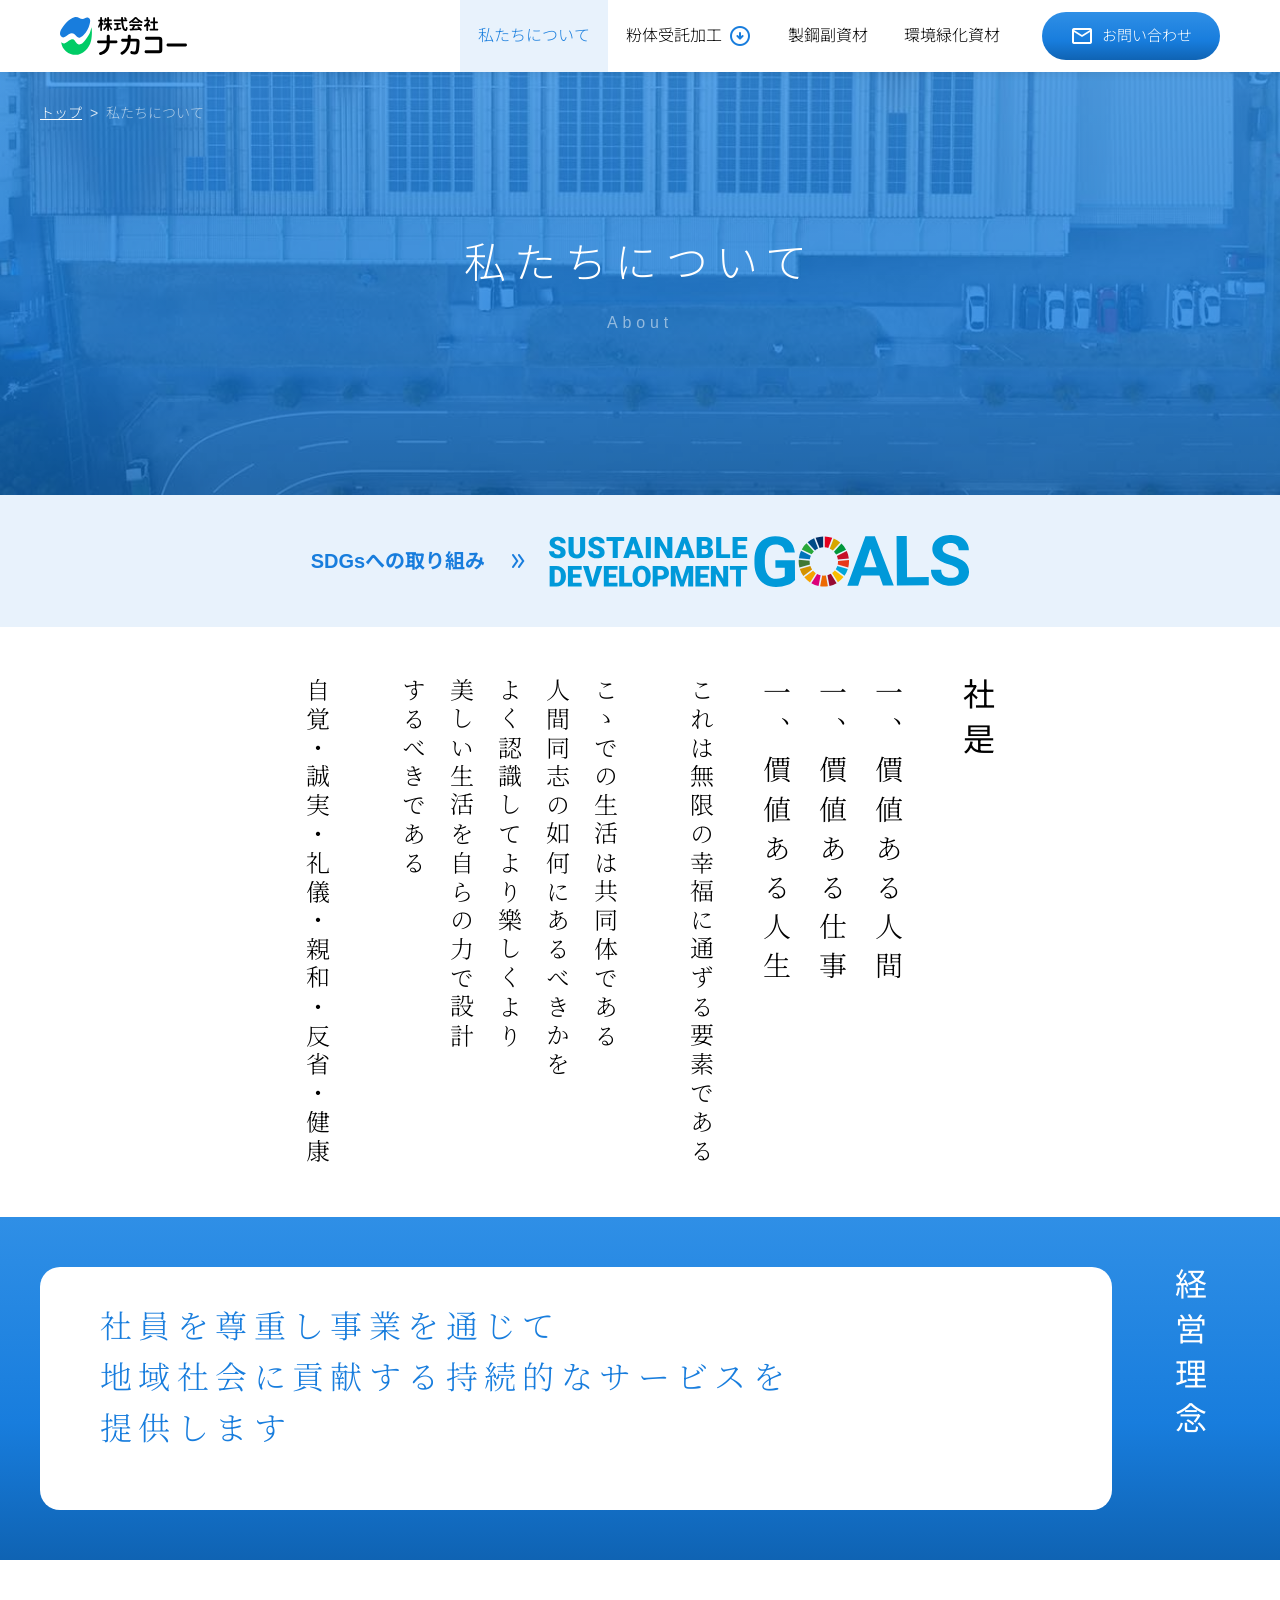
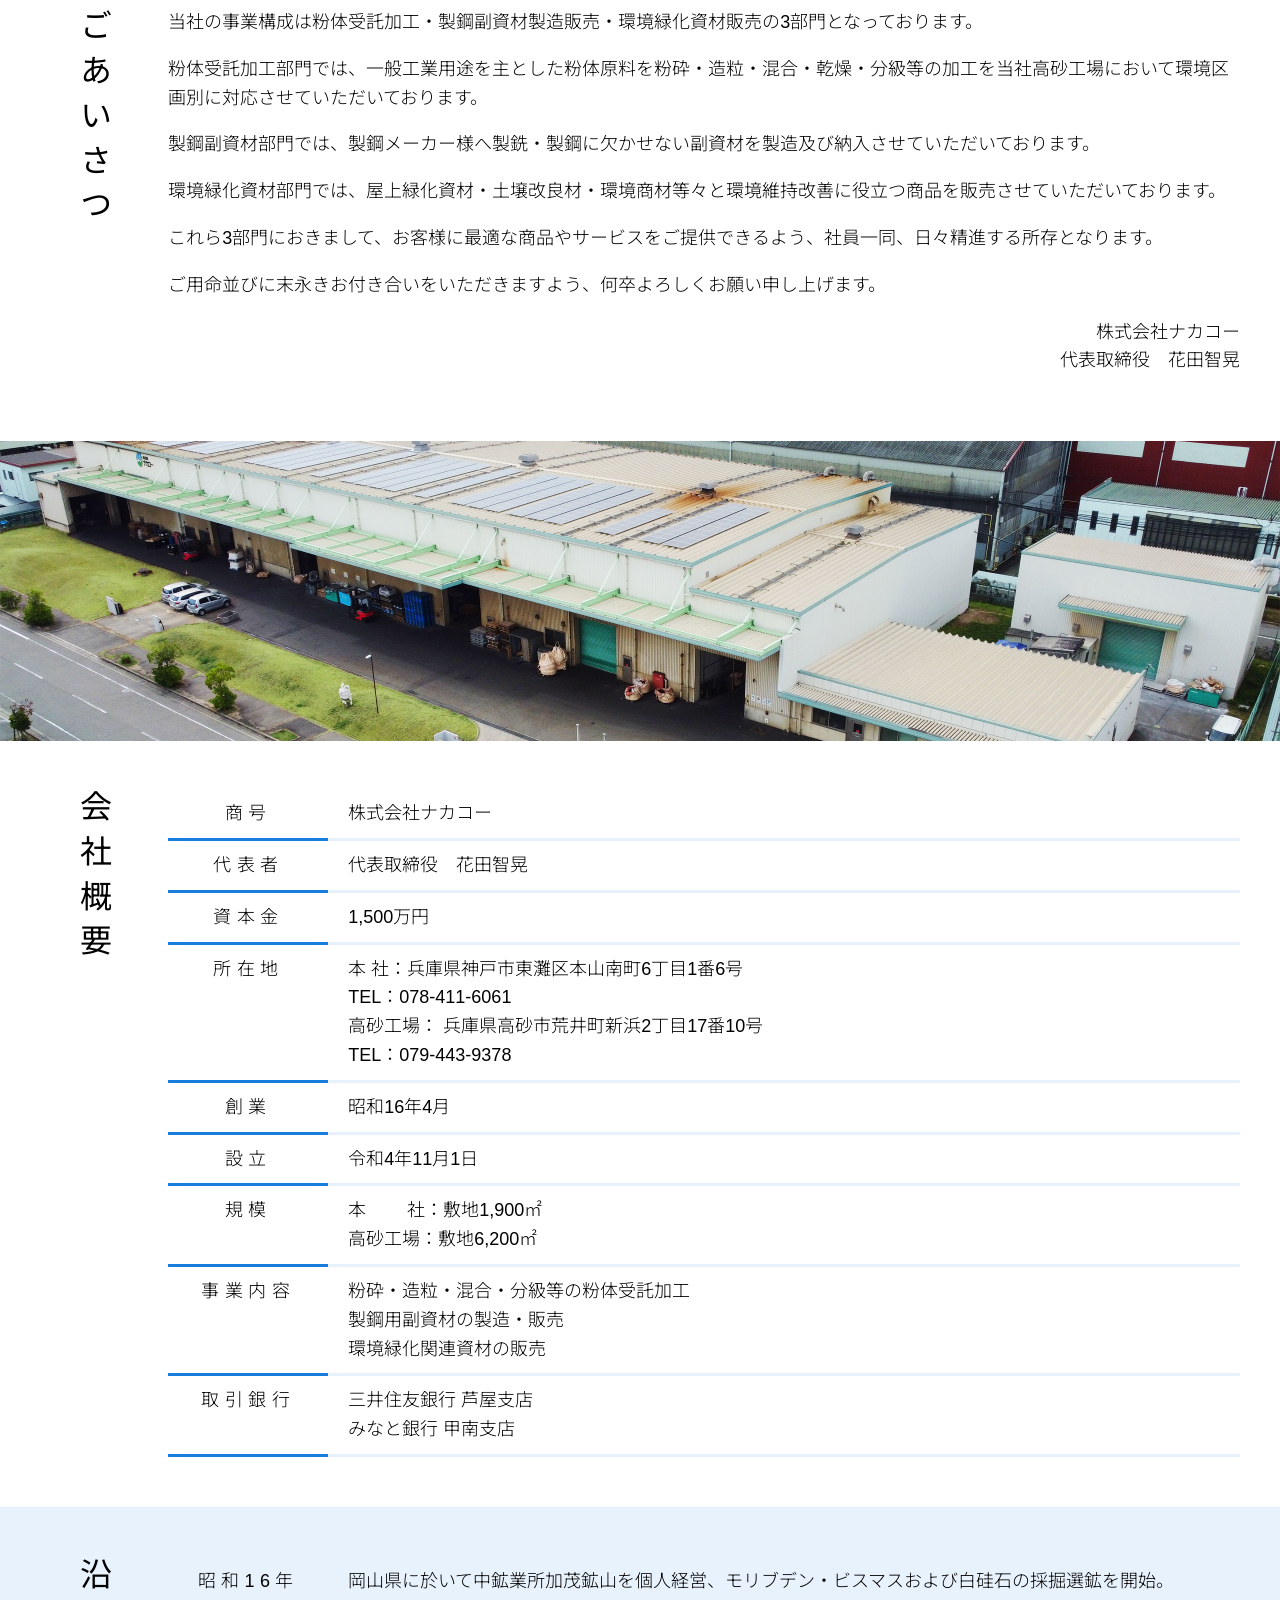
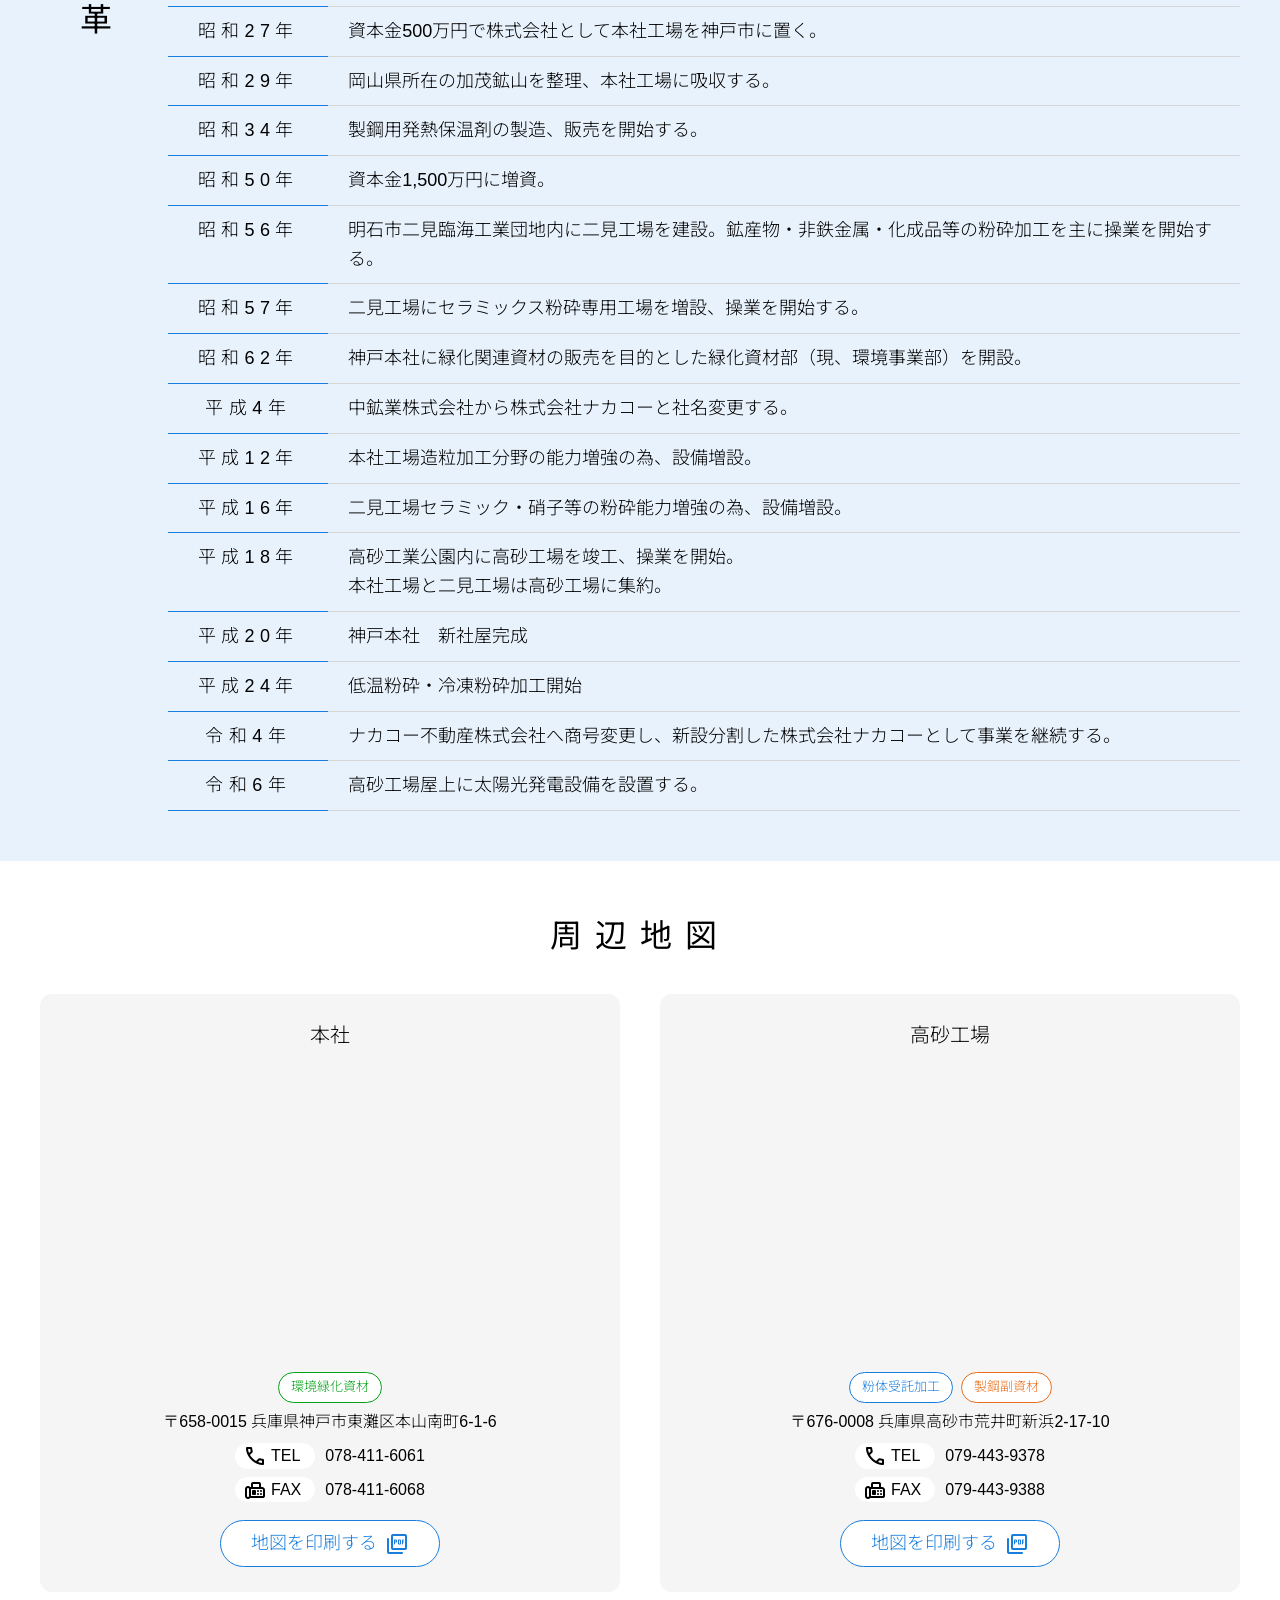
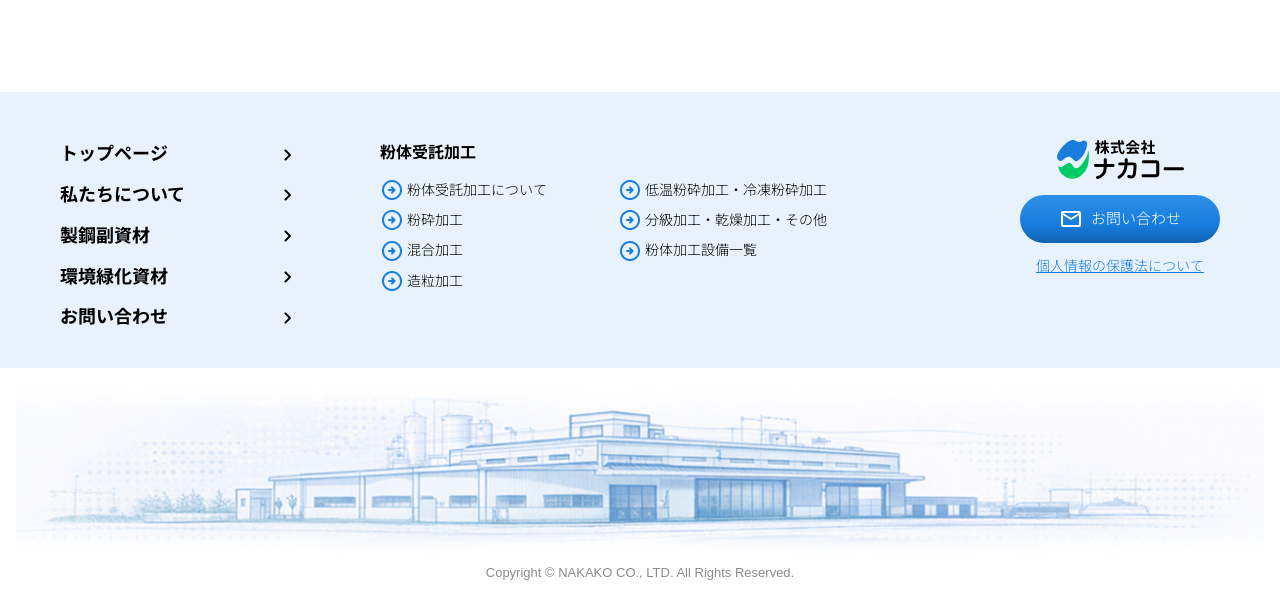
==== about/index.html @ eb7506b8 "first commit" ====
<!DOCTYPE html>
<html lang="ja">
<head>
  <meta charset="utf-8">
  <meta name="viewport" content="width=device-width, initial-scale=1">
  <title>私たちについて | 株式会社ナカコー</title>
  <link rel="preconnect" href="https://fonts.googleapis.com">
  <link rel="preconnect" href="https://fonts.gstatic.com" crossorigin>
  <link href="https://fonts.googleapis.com/css2?family=Noto+Sans+JP:wght@400;500;700&family=Noto+Serif+JP:wght@600;700&display=swap" rel="stylesheet">
  <link rel="stylesheet" href="../assets/css/style.css">

  <link rel="stylesheet" href="https://fonts.googleapis.com/css2?family=Material+Symbols+Rounded:opsz,wght,FILL,GRAD@24,300,0,0" />
</head>
<body class="page-about">

<a class="skip-link" href="#main">本文へスキップ</a>
<header class="site-header" id="site-header">
  <div class="site-header__bar">
    <div class="site-header__inner">
      <a class="site-header__logo" href="../">
        <img src="../assets/img/logo.svg" alt="株式会社ナカコー">
      </a>
      <button type="button" class="site-header__menu-btn" id="menu-toggle" aria-controls="global-nav" aria-expanded="false" aria-label="メニューを開く">
        <span class="site-header__menu-icon" aria-hidden="true"></span>
      </button>
      <div class="site-header__nav-wrap" id="global-nav">
        <button type="button" class="site-header__close" id="menu-close" aria-label="メニューを閉じる">
          <span aria-hidden="true">×</span>
        </button>
        <nav class="gnav" aria-label="グローバルナビゲーション">
          <ul class="gnav__list">
            <li class="gnav__item">
              <a class="gnav__link gnav__link--active" href="../about/">私たちについて</a>
            </li>
            <li class="gnav__item gnav__item--has-sub">
              <a class="gnav__link gnav__link--parent" href="../powder-processing/">
                粉体受託加工
                <span class="material-symbols-rounded">arrow_circle_down</span>
              </a>
              <div class="gnav__sub-wrap">
                <ul class="gnav__sub">
                  <li><a class="gnav__sub-link" href="../powder-processing/#about">粉体受託加工について<span class="material-symbols-rounded">keyboard_arrow_right</span></a></li>
                  <li><a class="gnav__sub-link" href="../powder-processing/#funsai">粉砕加工<span class="material-symbols-rounded">keyboard_arrow_right</span></a></li>
                  <li><a class="gnav__sub-link" href="../powder-processing/#kongo">混合加工<span class="material-symbols-rounded">keyboard_arrow_right</span></a></li>
                  <li><a class="gnav__sub-link" href="../powder-processing/#zouryu">造粒加工<span class="material-symbols-rounded">keyboard_arrow_right</span></a></li>
                  <li><a class="gnav__sub-link" href="../powder-processing/#teion">低温粉砕加工・冷凍粉砕加工<span class="material-symbols-rounded">keyboard_arrow_right</span></a></li>
                  <li><a class="gnav__sub-link" href="../powder-processing/#bunkyu">分級加工・乾燥加工・その他<span class="material-symbols-rounded">keyboard_arrow_right</span></a></li>
                  <li><a class="gnav__sub-link" href="../powder-processing/#setsubi">粉体加工設備一覧<span class="material-symbols-rounded">keyboard_arrow_right</span></a></li>
                </ul>
              </div>
            </li>
            <li class="gnav__item">
              <a class="gnav__link" href="../steelmaking-auxiliary-materials/">製鋼副資材</a>
            </li>
            <li class="gnav__item">
              <a class="gnav__link" href="../greening-materials/">環境緑化資材</a>
            </li>
          </ul>
        </nav>
        <a class="btn btn--header-contact" href="../contact/">
          <span class="material-symbols-rounded">mail</span>
          お問い合わせ
        </a>
      </div>
    </div>
  </div>
</header>

<main id="main" class="main main--sub">
  <header class="page-hero page-hero--blue page-hero--about">
    <div class="page-hero__inner page-hero__inner--breadcrumb">
      <nav class="breadcrumb" aria-label="パンくずリスト">
        <ol class="breadcrumb__list">
          <li><a href="../">トップ</a></li>
          <li aria-current="page">私たちについて</li>
        </ol>
      </nav>
      <h1 class="page-hero__title">私たちについて</h1>
      <p class="page-hero__en">About</p>
    </div>
  </header>

  <div class="about-sdg">
    <div class="about-sdg__inner">
      <a class="about-sdg__link" href="../sdgs/">SDGsへの取り組み
        <span class="material-symbols-rounded">double_arrow</span>
        <img src="../assets/img/logo-sdgs.svg" alt="SDGs" class="about-sdg__logo">
      </a>
    </div>
  </div>

  <section class="about-credo">
    <div class="about-credo__inner">
      <h2 class="about-credo__label about-title">社是</h2>
      <div class="about-credo__content">
        <ul class="about-credo__list">
          <li>一、價値ある人間</li>
          <li>一、價値ある仕事</li>
          <li>一、價値ある人生</li>
        </ul>
        <div class="about-credo__body">
          <p>これは無限の幸福に通ずる要素である</p>
          <p>こゝでの生活は共同体である<br>人間同志の如何にあるべきかを<br>よく認識してより樂しくより<br>美しい生活を自らの力で設計<br>するべきである</p>
          <p>自覚・誠実・礼儀・親和・反省・健康</p>
        </div>
      </div>
    </div>
  </section>

  <section class="about-philosophy">
    <div class="about-philosophy__inner">
      <h2 class="about-philosophy__label about-title">経営理念</h2>
      <div class="about-philosophy__box">
        <p>社員を尊重し事業を通じて<br>地域社会に貢献する持続的なサービスを<br class="pcbr">提供します</p>
      </div>
    </div>
  </section>

  <section class="about-message">
    <div class="about-message__inner">
      <h2 class="about-message__label about-title">ごあいさつ</h2>
      <div class="about-message__body">
        <p>当社の事業構成は粉体受託加工・製鋼副資材製造販売・環境緑化資材販売の3部門となっております。</p>
        <p>粉体受託加工部門では、一般工業用途を主とした粉体原料を粉砕・造粒・混合・乾燥・分級等の加工を当社高砂工場において環境区画別に対応させていただいております。</p>
        <p>製鋼副資材部門では、製鋼メーカー様へ製銑・製鋼に欠かせない副資材を製造及び納入させていただいております。</p>
        <p>環境緑化資材部門では、屋上緑化資材・土壌改良材・環境商材等々と環境維持改善に役立つ商品を販売させていただいております。</p>
        <p>これら3部門におきまして、お客様に最適な商品やサービスをご提供できるよう、社員一同、日々精進する所存となります。</p>
        <p>ご用命並びに末永きお付き合いをいただきますよう、何卒よろしくお願い申し上げます。</p>
        <p class="about-message__sign">株式会社ナカコー<br>代表取締役　花田智晃</p>
      </div>
    </div>
  </section>

  <figure class="about-facility">
    <img src="../assets/img/about-photo_company.jpg" alt="事業所の写真">
  </figure>

  <section class="about-profile">
    <div class="about-profile__inner">
      <h2 class="about-profile__label about-title">会社概要</h2>
      <dl class="about-table">
        <dt>商号</dt>
        <dd>株式会社ナカコー</dd>
        <dt>代表者</dt>
        <dd>代表取締役　花田智晃</dd>
        <dt>資本金</dt>
        <dd>1,500万円</dd>
        <dt>所在地</dt>
        <dd>本 社：兵庫県神戸市東灘区本山南町6丁目1番6号<br>TEL：078-411-6061<br>
          高砂工場： 兵庫県高砂市荒井町新浜2丁目17番10号<br>TEL：079-443-9378</dd>
        <dt>創業</dt>
        <dd>昭和16年4月</dd>
        <dt>設立</dt>
        <dd>令和4年11月1日</dd>
        <dt>規模</dt>
        <dd>本　　  社：敷地1,900㎡<br>高砂工場：敷地6,200㎡</dd>
        <dt>事業内容</dt>
        <dd>粉砕・造粒・混合・分級等の粉体受託加工<br>製鋼用副資材の製造・販売<br>環境緑化関連資材の販売</dd>
        <dt>取引銀行</dt>
        <dd>三井住友銀行 芦屋支店<br>みなと銀行 甲南支店</dd>
      </dl>
    </div>
  </section>

  <section class="about-history">
    <div class="about-history__inner">
      <h2 class="about-history__label about-title">沿革</h2>
      <dl class="about-timeline">
        <dt>昭和16年</dt>
        <dd>岡山県に於いて中鉱業所加茂鉱山を個人経営、モリブデン・ビスマスおよび白硅石の採掘選鉱を開始。</dd>
        <dt>昭和27年</dt>
        <dd>資本金500万円で株式会社として本社工場を神戸市に置く。</dd>
        <dt>昭和29年</dt>
        <dd>岡山県所在の加茂鉱山を整理、本社工場に吸収する。</dd>
        <dt>昭和34年</dt>
        <dd>製鋼用発熱保温剤の製造、販売を開始する。</dd>
        <dt>昭和50年</dt>
        <dd>資本金1,500万円に増資。</dd>
        <dt>昭和56年</dt>
        <dd>明石市二見臨海工業団地内に二見工場を建設。鉱産物・非鉄金属・化成品等の粉砕加工を主に操業を開始する。</dd>
        <dt>昭和57年</dt>
        <dd>二見工場にセラミックス粉砕専用工場を増設、操業を開始する。</dd>
        <dt>昭和62年</dt>
        <dd>神戸本社に緑化関連資材の販売を目的とした緑化資材部（現、環境事業部）を開設。</dd>
        <dt>平成4年</dt>
        <dd>中鉱業株式会社から株式会社ナカコーと社名変更する。</dd>
        <dt>平成12年</dt>
        <dd>本社工場造粒加工分野の能力増強の為、設備増設。</dd>
        <dt>平成16年</dt>
        <dd>二見工場セラミック・硝子等の粉砕能力増強の為、設備増設。</dd>
        <dt>平成18年</dt>
        <dd>高砂工業公園内に高砂工場を竣工、操業を開始。<br>本社工場と二見工場は高砂工場に集約。</dd>
        <dt>平成20年</dt>
        <dd>神戸本社　新社屋完成</dd>
        <dt>平成24年</dt>
        <dd>低温粉砕・冷凍粉砕加工開始</dd>
        <dt>令和4年</dt>
        <dd>ナカコー不動産株式会社へ商号変更し、新設分割した株式会社ナカコーとして事業を継続する。</dd>
        <dt>令和6年</dt>
        <dd>高砂工場屋上に太陽光発電設備を設置する。</dd>
      </dl>
    </div>
  </section>

  <section class="about-access">
    <h2 class="about-access__title about-title">周辺地図</h2>
    <div class="home-locations__grid">
      <article class="loc-card">
        <div class="loc-card__info">
          <h3 class="loc-card__title">本社</h3>
          <div class="loc-card__map">
            <iframe src="https://www.google.com/maps/embed?pb=!1m18!1m12!1m3!1d13116.919661235444!2d135.26960960064616!3d34.72459861188776!2m3!1f0!2f0!3f0!3m2!1i1024!2i768!4f13.1!3m3!1m2!1s0x60008d265d966c4d%3A0xa42110206aa33e69!2z77yI5qCq77yJ44OK44Kr44Kz44O8!5e0!3m2!1sja!2sjp!4v1775747719389!5m2!1sja!2sjp" width="600" height="450" style="border:0;" allowfullscreen="" loading="lazy" referrerpolicy="no-referrer-when-downgrade"></iframe>
          </div>
          <div class="loc-card__tags">
            <span class="loc-card__tag loc-card__tag--green">環境緑化資材</span>
          </div>  
          <p class="loc-card__address">〒658-0015 兵庫県神戸市東灘区本山南町6-1-6 </p>
          <dl class="loc-card__tel">
            <dt><span class="material-symbols-rounded">call</span>TEL</dt><dd>078-411-6061</dd>
            <dt><span class="material-symbols-rounded">fax</span>FAX</dt><dd>078-411-6068</dd>
          </dl>            
        </div>
        <div>
          <a class="btn btn--pdf" href="../assets/pdf/about-map-kobe.pdf" target="_blank">地図を印刷する<span class="material-symbols-rounded">picture_as_pdf</span></a>
        </div>
      </article>
      <article class="loc-card">
        <div class="loc-card__info">
          <h3 class="loc-card__title">高砂工場</h3>
          <div class="loc-card__map">
            <iframe src="https://www.google.com/maps/embed?pb=!1m18!1m12!1m3!1d3278.082697776498!2d134.77834021208653!3d34.75350957278792!2m3!1f0!2f0!3f0!3m2!1i1024!2i768!4f13.1!3m3!1m2!1s0x3554d9314d543111%3A0x50af3bf9e39d7bbc!2z77yI5qCq77yJ44OK44Kr44Kz44O8IOmrmOegguW3peWgtA!5e0!3m2!1sja!2sjp!4v1775747626155!5m2!1sja!2sjp" width="600" height="450" style="border:0;" allowfullscreen="" loading="lazy" referrerpolicy="no-referrer-when-downgrade"></iframe>
          </div>
          <div class="loc-card__tags">
            <span class="loc-card__tag loc-card__tag--blue">粉体受託加工</span>
            <span class="loc-card__tag loc-card__tag--orange">製鋼副資材</span>
          </div>  
          <p class="loc-card__address">〒676-0008 兵庫県高砂市荒井町新浜2-17-10</p>
          <dl class="loc-card__tel">
            <dt><span class="material-symbols-rounded">call</span>TEL</dt><dd>079-443-9378</dd>
            <dt><span class="material-symbols-rounded">fax</span>FAX</dt><dd>079-443-9388</dd>
          </dl>            
        </div>
        <div>
          <a class="btn btn--pdf" href="../assets/pdf/about-map-takasago.pdf" target="_blank">地図を印刷する<span class="material-symbols-rounded">picture_as_pdf</span></a>
        </div>
      </article>
    </div>
  </section>

</main>

<footer class="site-footer">
  <div class="site-footer__inner">
    <div class="site-footer__cols">
      <div class="site-footer__col site-footer__col--sitemap">
        <ul class="site-footer__links site-footer__links--main">
          <li><a href="../">トップページ<span class="material-symbols-rounded">keyboard_arrow_right</span></a></li>
          <li><a href="../about/">私たちについて<span class="material-symbols-rounded">keyboard_arrow_right</span></a></li>
          <li><a href="../steelmaking-auxiliary-materials/">製鋼副資材<span class="material-symbols-rounded">keyboard_arrow_right</span></a></li>
          <li><a href="../greening-materials/">環境緑化資材<span class="material-symbols-rounded">keyboard_arrow_right</span></a></li>
          <li><a href="../contact/">お問い合わせ<span class="material-symbols-rounded">keyboard_arrow_right</span></a></li>
        </ul>
      </div>
      <div class="site-footer__col site-footer__col--powder">
        <p class="site-footer__heading">粉体受託加工</p>
        <div class="site-footer__powder-grid">
          <ul class="site-footer__links site-footer__links--dots">
            <li><a href="../powder-processing/#about"><span class="material-symbols-rounded">arrow_circle_right</span>粉体受託加工について</a></li>
            <li><a href="../powder-processing/#funsai"><span class="material-symbols-rounded">arrow_circle_right</span>粉砕加工</a></li>
            <li><a href="../powder-processing/#kongo"><span class="material-symbols-rounded">arrow_circle_right</span>混合加工</a></li>
            <li><a href="../powder-processing/#zouryu"><span class="material-symbols-rounded">arrow_circle_right</span>造粒加工</a></li>
          </ul>
          <ul class="site-footer__links site-footer__links--dots">
            <li><a href="../powder-processing/#teion"><span class="material-symbols-rounded">arrow_circle_right</span>低温粉砕加工・冷凍粉砕加工</a></li>
            <li><a href="../powder-processing/#bunkyu"><span class="material-symbols-rounded">arrow_circle_right</span>分級加工・乾燥加工・その他</a></li>
            <li><a href="../powder-processing/#setsubi"><span class="material-symbols-rounded">arrow_circle_right</span>粉体加工設備一覧</a></li>
          </ul>
        </div>
      </div>
      <div class="site-footer__col site-footer__col--brand">
        <a class="site-footer__logo" href="../">
          <img src="../assets/img/logo.svg" alt="株式会社ナカコー">
        </a>
        <a class="btn btn--footer-contact" href="../contact/">
          <span class="material-symbols-rounded">mail</span>
          お問い合わせ
        </a>
        <p class="site-footer__privacy">
          <a href="../privacy/">個人情報の保護法について</a>
        </p>
      </div>
    </div>
  </div>
  <div class="site-footer__bottom">
    <img src="../assets/img/footer-illust.jpg" alt="">
    <p class="site-footer__copy">Copyright © NAKAKO CO., LTD. All Rights Reserved.</p>
  </div>
</footer>

<button type="button" class="pagetop" id="pagetop" aria-label="ページ先頭へ" aria-hidden="true" tabindex="-1">
  <span class="pagetop__text">PageTop</span>
  <span class="material-symbols-rounded">keyboard_arrow_up</span>
</button>

<script src="../assets/js/main.js" defer></script>
</body>
</html>
---- assets/css/style.css ----
/* Design tokens（_readme/design-tokens.tokens.json 準拠） */
:root {
  --color-blue-primary: #187ddd;
  --color-orange-primary: #e96e17;
  --color-green-primary: #03a116;
  --color-white: #fff;
  --color-text: #000;
  --color-text-secondary: #8b8b8b;
  --color-error: #e7181b;
  --color-bg: #f5f5f5;
  --color-bg-blue: #e8f2fc;
  --color-bg-green: #f2faf3;
  --color-bg-orange: #fdf5ef;
  --color-border: #d6d6d6;
  --grad-blue: linear-gradient(180deg, #2f8fe6 0%, #187ddd 60%, #0f63b3 100%);
  --grad-orange: linear-gradient(180deg, #f08a3c 0%, #e96e17 60%, #c85c12 100%);
  --grad-green: linear-gradient(180deg, #3dba4d 0%, #03a116 60%, #027a11 100%);
  --font: Arial, "Noto Sans JP", "Hiragino Sans", "Hiragino Kaku Gothic ProN", Meiryo, sans-serif;
  --font-mincho: "Noto Serif JP", "Noto Sans JP", serif;
  --bp: 768px;
  --container: 1200px;
  --home-hero-h: 70vh;
  --home-hero-h-sp: 40vh;
  --home-hero-img-max: 1400px;
  --home-hero-zoom-dur: 40s;
  --header-h: 72px;
  --max-w: 900px;
  /* 粉体ページSP：sticky な .powder-tabs のおよそ高さ（padding + 1行タブ） */
  --powder-tabs-sticky-h: 48px;
}

/* --- リセット・基本要素 --- */
*,
*::before,
*::after {
  box-sizing: border-box;
}

html {
  scroll-behavior: smooth;
}

body {
  margin: 0;
  font-family: var(--font);
  font-weight: 300;
  font-size: 18px;
  line-height: 1.6;
  color: var(--color-text);
  background: var(--color-white);
}

img {
  max-width: 100%;
  height: auto;
  vertical-align: middle;
}

a {
  color: inherit;
  text-decoration: none;
  transition: .3s;
}
button {
  transition: .3s;
}
a:hover,
button:hover {
  opacity: .6;
}

h1, h2, h3, h4, h5, h6 {
  font-weight: 300;
}
select {
  -webkit-appearance: none;
  -moz-appearance: none;
  appearance: none;
  background-image: url('data:image/svg+xml;utf8,<svg xmlns="http://www.w3.org/2000/svg" viewBox="0 -960 960 960" fill="%23999"><path d="M480-345 240-585l56-56 184 184 184-184 56 56-240 240Z"/></svg>');
  background-repeat: no-repeat;
  background-position: calc(100% - 15px) center;
  background-size: 24px;
  padding-right: 40px;
}
:focus-visible {
  outline: 2px solid var(--color-blue-primary);
  outline-offset: 5px;
}
/* IE */
select::-ms-expand {
  display: none;
}

.material-symbols-rounded {
  /* レイアウトを固定する */
  width: 24px; 
  height: 24px;
  display: inline-flex;
  vertical-align: middle;
  overflow: hidden; /* はみ出した文字を隠す */
}

.skip-link {
  position: absolute;
  left: -9999px;
  top: 0;
  z-index: 10000;
  padding: 0.75rem 1rem;
  background: var(--color-white);
  color: var(--color-blue-primary);
}

.skip-link:focus {
  left: 0.5rem;
  top: 0.5rem;
}

/* --- 共通：SP のみで改行する br --- */
.spbr {
  display: none;
}
.pcbr {
  display: inline;
}
@media (max-width: 767px) {
  .spbr {
    display: inline;
  }
  .pcbr {
    display: none;
  }
}

/* =========================================
   共通パーツ
   ========================================= */
/* --- ヘッダー --- */
.site-header {
  position: sticky;
  top: 0;
  z-index: 1000;
  background: var(--color-white);
  box-shadow: 0 0 10px rgba(0, 0, 0, 0.1);
}

.site-header__inner {
  max-width: var(--container);
  margin: 0 auto;
  padding: 0 20px;
  display: flex;
  align-items: center;
  justify-content: space-between;
  gap: 16px;
  min-height: var(--header-h);
}

.site-header__logo img {
  display: block;
  width: 127px;
  height: auto;
}

.site-header__menu-btn {
  display: none;
  width: 48px;
  height: 48px;
  border: 0;
  background: transparent;
  cursor: pointer;
  padding: 0;
  align-items: center;
  justify-content: center;
}

.site-header__menu-icon {
  display: block;
  width: 24px;
  height: 2px;
  background: var(--color-blue-primary);
  position: relative;
}

.site-header__menu-icon::before,
.site-header__menu-icon::after {
  content: "";
  position: absolute;
  left: 0;
  width: 24px;
  height: 2px;
  background: var(--color-blue-primary);
}

.site-header__menu-icon::before {
  top: -8px;
}

.site-header__menu-icon::after {
  top: 8px;
}

.site-header__nav-wrap {
  display: flex;
  align-items: center;
  gap: 24px;
  flex: 1;
  justify-content: flex-end;
  position: relative;
}

.site-header__close {
  display: none;
}

.gnav__list {
  display: flex;
  align-items: stretch;
  gap: 0;
  list-style: none;
  margin: 0;
  padding: 0;
}

.gnav__item {
  position: relative;
}

.gnav__item .material-symbols-rounded {
  color: var(--color-blue-primary);
}

.gnav__link {
  display: flex;
  align-items: center;
  gap: 6px;
  padding: 0 18px;
  min-height: var(--header-h);
  font-size: 16px;
  text-decoration: none;
}

.gnav__link:hover {
  text-decoration: none;
  background-color: rgb(from var(--color-blue-primary) r g b / 0.2);
}

.gnav__link--active {
  background: var(--color-bg-blue);
  color: var(--color-blue-primary);
  text-decoration: none;
}

.gnav__link--parent.gnav__link--active {
  background: var(--color-bg-blue);
}

.gnav__sub-wrap {
  position: absolute;
  left: 0;
  top: 100%;
  min-width: 320px;
  padding-top: 0;
  opacity: 0;
  visibility: hidden;
  transform: translateY(4px);
  transition: opacity 0.2s, transform 0.2s, visibility 0.2s;
  z-index: 50;
}

.gnav__item--has-sub:hover .gnav__sub-wrap,
.gnav__item--has-sub:focus-within .gnav__sub-wrap {
  opacity: 1;
  visibility: visible;
  transform: translateY(0);
}

.gnav__sub {
  list-style: none;
  margin: 0;
  padding: 0;
  background: var(--color-white);
  border: 1px solid #b8d4f0;
  border-radius: 0 0 8px 8px;
  box-shadow: 0 8px 24px rgba(0, 0, 0, 0.08);
}

.gnav__sub li {
  border-bottom: 1px dashed var(--color-border);
}

.gnav__sub li:last-child {
  border-bottom: 0;
}

.gnav__sub-link {
  display: flex;
  align-items: center;
  justify-content: space-between;
  gap: 8px;
  padding: 12px 16px;
  font-size: 15px;
  text-decoration: none;
}

.gnav__sub-link:hover {
  background: var(--color-bg-blue);
  text-decoration: none;
}

/* --- ボタン・ページタイトル --- */
.btn {
  display: inline-flex;
  align-items: center;
  justify-content: center;
  gap: 8px;
  padding: 12px 28px;
  border-radius: 999px;
  font-size: 15px;
  text-decoration: none;
  border: 0;
  cursor: pointer;
  transition: opacity 0.2s, transform 0.1s;
}

.btn--header-contact {
  background: var(--grad-blue);
  color: var(--color-white);
  flex-shrink: 0;
}

.btn--header-active {
  box-shadow: inset 0 0 0 2px rgba(255, 255, 255, 0.5);
}

.btn--pdf {
  background: var(--color-white);
  color: var(--color-blue-primary);
  border: 1px solid var(--color-blue-primary);
  padding: 8px 30px;
  font-size: 18px;
  margin-top: 1em;
}

.page-title {
  margin: 0 0 30px;
  font-size: 28px;
  color: var(--color-white);
  letter-spacing: 0.2em;
  padding: 20px 10px;
  border-radius: 10px;
  text-align: center;
}
.page-title--blue {
  background: var(--grad-blue);
}
.page-title--green {
  background: var(--grad-green);
}
.page-title--orange {
  background: var(--grad-orange);
}

.title--outline {
  margin-top: 0;
  padding: 8px 16px;
  border: 1px solid var(--color-blue-primary);
  border-radius: 10px;
  background: var(--color-white);
  color: var(--color-blue-primary);
  text-align: center;
  font-size: 28px;
  letter-spacing: 0.2em;
}

/* --- フッター --- */
.site-footer {
  background: var(--color-bg-blue);
  margin-top: 20px;
}

.site-footer__inner {
  max-width: var(--container);
  margin: 0 auto;
  padding: 48px 20px 24px;
}

.site-footer__cols {
  display: grid;
  grid-template-columns: 0.6fr 1.4fr 0.5fr;
  gap: 80px;
  align-items: start;
}

.site-footer__heading {
  font-size: 16px;
  font-weight: 700;
  margin: 0 0 12px;
}

.site-footer__links {
  list-style: none;
  margin: 0;
  padding: 0;
}

.site-footer__links a {
  display: inline-flex;
  align-items: center;
  width: 100%;
}
.site-footer__powder-grid {
  display: grid;
  grid-template-columns: 1fr 1.5fr;
  gap: 8px 24px;
}

.site-footer__links--main li {
  margin-bottom: 12px;
}

.site-footer__links--main a {
  font-weight: 700;
  justify-content: space-between;
}
.site-footer__links--main a .material-symbols-rounded {
  display: inline-flex;
  align-items: center;
  line-height: 1;
}

.site-footer__links--dots li {
  font-size: 14px;
}
.site-footer__links--dots .material-symbols-rounded {
  color: var(--color-blue-primary);
  margin-right: 3px;
}

.site-footer__col--brand {
  text-align: center;
}

.site-footer__logo {
  display: inline-block;
  margin-bottom: 16px;
}
.site-footer__logo img {
  width: 127px;
  height: auto;
}

.btn--footer-contact {
  background: var(--grad-blue);
  color: var(--color-white);
  width: 100%;
  max-width: 280px;
  margin-bottom: 12px;
}

.site-footer__privacy {
  margin: 0;
  font-size: 14px;
}

.site-footer__privacy a {
  color: var(--color-blue-primary);
  text-decoration: underline;
}

.site-footer__bottom {
  background: var(--color-white);
  padding: 12px 16px;
  text-align: center;
}

.site-footer__copy {
  margin: 0;
  font-size: 13px;
  color: var(--color-text-secondary);
}

/* --- PageTop --- */
.pagetop {
  position: fixed;
  right: 16px;
  bottom: 0;
  z-index: 99;
  display: inline-flex;
  align-items: center;
  gap: 6px;
  padding: 20px;
  border: 0;
  border-radius: 10px 10px 0 0;
  background: var(--grad-blue);
  color: var(--color-white);
  font-size: 14px;
  cursor: pointer;
  box-shadow: 0 4px 12px rgba(0, 0, 0, 0.15);
  opacity: 0;
  visibility: hidden;
  pointer-events: none;
  transition: opacity 0.25s ease, visibility 0.25s ease;
}

.pagetop.pagetop--visible {
  opacity: 1;
  visibility: visible;
  pointer-events: auto;
}

@media (prefers-reduced-motion: reduce) {
  .pagetop {
    transition: none;
  }
}

/* =========================================
   共通：ヒーロー・パンくず
   ========================================= */
.page-hero {
  position: relative;
  color: var(--color-white);
  padding: 30px 20px 160px;
  text-align: center;
}
.page-hero::after {
  content: "";
  position: absolute;
  inset: 0;
  pointer-events: none;
}
.page-hero--short {
  padding: 30px 20px 40px;
}
.page-hero--short .breadcrumb {
  padding-bottom: 0;
}
.page-hero--blue {
  background: var(--grad-blue);
}

.page-hero--orange {
  background: var(--grad-orange);
}

.page-hero--green {
  background: var(--grad-green);
}

.page-hero--blur {
  background: linear-gradient(120deg, rgba(24, 125, 221, 0.92), rgba(15, 99, 179, 0.95)),
    linear-gradient(#888, #888);
}

.page-hero--about::after {
  background: url("../img/about-head.jpg") no-repeat center center / cover;
  opacity: 0.2;
}
.page-hero--powder::after {
  background: url("../img/powder-head.jpg") no-repeat center center / cover;
  opacity: 0.4;
}
.page-hero--steel::after {
  background: url("../img/steel-head.jpg") no-repeat center center / cover;
  opacity: 0.4;
}
.page-hero--green::after {
  background: url("../img/green-head.jpg") no-repeat center center / cover;
  opacity: 0.4;
}
.page-hero--privacy::after {
  background: url("../img/privacy-head.png") no-repeat center center / cover;
  opacity: 0.4;
}

.page-hero__inner {
  position: relative;
  z-index: 1;
  max-width: var(--container);
  margin: 0 auto;
}

.breadcrumb {
  margin-bottom: 16px;
  padding-bottom: 90px;
}
.breadcrumb__list {
  display: flex;
  flex-wrap: wrap;
  justify-content: left;
  gap: 8px;
  list-style: none;
  margin: 0;
  padding: 0;
  font-size: 14px;
}

.breadcrumb__list li:not(:last-child)::after {
  content: ">";
  margin-left: 8px;
  opacity: 0.8;
}
.breadcrumb__list li:last-child {
  opacity: 0.6;
}

.breadcrumb a {
  text-decoration: underline;
}

.breadcrumb--light {
  opacity: 0.95;
}

.page-hero__title {
  margin: 0;
  font-size: 42px;
  letter-spacing: 0.2em;
}

.page-hero__en {
  margin: 12px 0 0;
  font-size: 16px;
  letter-spacing: 0.3em;
  opacity: 0.5;
}

/* =========================================
   トップ（ホーム）
   ========================================= */
@keyframes home-hero-zoom-img {
  0% {
    transform: scale(1);
  }
  50% {
    transform: scale(1.1);
  }
  100% {
    transform: scale(1);
  }
}

@keyframes home-hero-zoom-bg {
  0% {
    transform: scale(1.05);
  }
  50% {
    transform: scale(1.14);
  }
  100% {
    transform: scale(1.05);
  }
}

/* --- ヒーロー --- */
.home-hero__media {
  position: relative;
  display: flex;
  flex-direction: column;
  align-items: center;
  min-height: var(--home-hero-h);
  overflow: hidden;
}

/* 超ワイド時：同じ画像を全幅ぼかしで敷く（前面の img は max-width で中央） */
.home-hero__media::before {
  content: "";
  position: absolute;
  left: 0;
  right: 0;
  top: 0;
  height: var(--home-hero-h);
  z-index: 0;
  background: url("../img/top-main.jpg") no-repeat center center / cover;
  filter: blur(14px);
  transform: scale(1.05);
  animation: home-hero-zoom-bg var(--home-hero-zoom-dur) ease-in-out infinite;
  pointer-events: none;
}

.home-hero__img {
  position: relative;
  z-index: 1;
  display: block;
  width: 100%;
  max-width: var(--home-hero-img-max);
  height: var(--home-hero-h);
  min-height: var(--home-hero-h);
  object-fit: cover;
  object-position: center center;
  transform-origin: center center;
  animation: home-hero-zoom-img var(--home-hero-zoom-dur) ease-in-out infinite;
  will-change: transform;
}

.home-hero__catch {
  position: absolute;
  right: 0;
  top: 50px;
  z-index: 2;
  max-width: min(640px, 90%);
  margin: 0;
  padding: 16px 20px;
  background: rgba(0, 0, 0, 0.55);
  color: var(--color-white);
  font-size: 22px;
  font-family: var(--font-mincho);
  line-height: 1.6;
}

@media (prefers-reduced-motion: reduce) {
  .home-hero__img {
    animation: none;
    transform: none;
    will-change: auto;
  }

  .home-hero__media::before {
    animation: none;
    transform: scale(1.08);
  }
}

/* --- 粉体ブロック --- */
.home-block {
  padding: 40px 20px;
  background: var(--color-blue-primary);
  color: var(--color-white);
  position: relative;
  overflow: hidden;
}

.home-block::before {
  content: "";
  position: absolute;
  inset: 0;
  opacity: 0.4;
  background: url("../img/top-block_powder.jpg") no-repeat center center / cover;
  pointer-events: none;
}

.home-block.home-block--powder::before {
  inset: unset;
  top: 0;
  bottom: 0;
  left: 50%;
  right: auto;
  width: 100%;
  max-width: 1400px;
  transform: translateX(-50%);
}

.home-block__inner {
  position: relative;
  max-width: var(--max-w);
  margin: 0 auto;
  display: grid;
  grid-template-columns: 1fr 1.2fr;
  gap: 32px;
  align-items: start;
}

.home-block__head {
  display: flex;
  flex-direction: column;
  gap: 16px;
  align-items: flex-start;
}

.home-block__title {
  margin: 0;
  font-size: 36px;
}

.home-block__title--serif {
  font-family: var(--font-mincho);
}

.home-block__more {
  display: inline-flex;
  align-items: center;
  gap: 8px;
  padding: 14px 30px;
  background: var(--color-white);
  color: var(--color-blue-primary);
  border-radius: 5px 30px 30px 0;
  font-weight: 700;
  font-size: 15px;
  text-decoration: none;
}

.home-block__text {
  margin: 0;
  line-height: 2;
}

/* --- ギャラリー --- */
.home-gallery {
  padding: 24px 20px;
  background: var(--color-bg);
  overflow: hidden;
}

.home-gallery__row {
  display: flex;
  gap: 24px;
  width: max-content;
  animation: home-gallery-scroll 60s linear infinite;
  will-change: transform;
}

.home-gallery__row img {
  flex: 0 0 264px;
  max-width: none;
}

@keyframes home-gallery-scroll {
  from {
    transform: translateX(0);
  }
  to {
    transform: translateX(calc((-264px - 12px) * 6));
  }
}

/* --- 2カラム（製鋼・緑化） --- */
/* 中央は合わせて var(--container)。左右の余白はビューポート中央でオレンジ／緑に分ける */
.home-split {
  display: flex;
  flex-direction: row;
  flex-wrap: nowrap;
  justify-content: center;
  min-height: 280px;
  background: linear-gradient(
    to right,
    var(--color-orange-primary) 0%,
    var(--color-orange-primary) 50%,
    var(--color-green-primary) 50%,
    var(--color-green-primary) 100%
  );
}

.home-split__half {
  flex: 0 0 calc(min(100%, var(--container)) / 2 + 100px);
  width: calc(min(100%, var(--container)) / 2 + 100px);
  min-width: 0;
  padding: 40px 32px;
  color: var(--color-white);
  position: relative;
  overflow: hidden;
}

.home-split__half--steel {
  background: var(--color-orange-primary);
}
.home-split__half--green {
  background: var(--color-green-primary);
}

.home-split__half::before {
  content: "";
  position: absolute;
  inset: 0;
  opacity: 0.4;
  pointer-events: none;
}
.home-split__half--steel::before {
  background: url("../img/top-block_steel.png") no-repeat center center / cover;
}
.home-split__half--green::before {
  background: url("../img/top-block_green.png") no-repeat center center / cover;
}

.home-split__inner {
  position: relative;
}

.home-split__head {
  display: flex;
  justify-content: space-between;
  align-items: flex-start;
  gap: 16px;
  margin-bottom: 16px;
}

.home-split__title {
  margin: 0;
  font-size: 32px;
}

.home-split__title--serif {
  font-family: var(--font-mincho);
}

.home-split__text {
  line-height: 2;
}

.home-split__more {
  flex-shrink: 0;
  display: inline-flex;
  align-items: center;
  gap: 6px;
  padding: 14px 30px;
  background: var(--color-white);
  border-radius: 5px 30px 30px 0;
  font-size: 14px;
  font-weight: 700;
  text-decoration: none;
}

.home-split__half--steel .home-split__more {
  color: var(--color-orange-primary);
}

.home-split__half--green .home-split__more {
  color: var(--color-green-primary);
}

.home-split__text {
  margin: 0;
}

@media (max-width: 1400px) {
  /* コンテンツは90%、オレンジ／緑の分割はビュー幅いっぱい（ビュー中央で分岐） */
  .home-split {
    position: relative;
    width: 100%;
    margin-inline: auto;
    box-sizing: border-box;
    background: none;
  }

  .home-split::before {
    content: "";
    position: absolute;
    top: 0;
    bottom: 0;
    left: 50%;
    transform: translateX(-50%);
    width: 100vw;
    z-index: 0;
    pointer-events: none;
    background: linear-gradient(
      to right,
      var(--color-orange-primary) 0%,
      var(--color-orange-primary) 50%,
      var(--color-green-primary) 50%,
      var(--color-green-primary) 100%
    );
  }

  .home-split__half {
    position: relative;
    z-index: 1;
    flex: 1 1 0;
    width: auto;
    min-width: 0;
  }
}

/* --- CTA --- */
.home-cta {
  padding: 64px 20px 80px;
  position: relative;
}

.home-cta::before {
  content: "";
  position: absolute;
  inset: 0;
  pointer-events: none;
  background: url("../img/top-contact-pc.jpg") no-repeat center bottom / contain;
}

.home-cta__inner {
  position: relative;
  max-width: 720px;
  margin: 0 auto;
  text-align: center;
}

.home-cta__title {
  margin: 0 0 12px;
  font-size: 32px;
}

.home-cta__lead {
  margin: 0 0 24px;
}

.btn--cta {
  background: var(--grad-blue);
  color: var(--color-white);
  padding: 16px 40px;
  font-size: 17px;
  margin-bottom: 5px;
}

.home-cta__note {
  margin: 16px 0 0;
  font-size: 14px;
  color: var(--color-text-secondary);
}

/* --- 拠点 --- */
.home-locations {
  padding: 48px 30px;
}

.home-locations__grid {
  max-width: var(--container);
  margin: 0 auto;
  display: grid;
  grid-template-columns: 1fr 1fr;
  gap: 40px;
}

.loc-card {
  background: var(--color-bg);
  border-radius: 12px;
  padding: 25px 35px;
  display: grid;
  grid-template-columns: minmax(0, 1fr) minmax(120px, 200px);
  gap: 8px 20px;
  align-items: start;
}
.loc-card__info {
  min-width: 0;
}
.loc-card__title {
  margin: 0 0 4px;
  font-size: 20px;
}
.loc-card__address {
  margin: 0 0 12px;
  font-size: 16px;
  line-height: 1.2;
}
.loc-card__tel {
  margin: 0 0 8px;
  display: grid;
  grid-template-columns: auto 1fr;
  gap: 8px 10px;
  font-size: 16px;
  align-items: center;
}
.loc-card__tel dt {
  background-color: var(--color-white);
  padding: 0 8px;
  border-radius: 999px;
  margin: 0;
  display: inline-flex;
  align-items: center;
  gap: 4px;
}
.loc-card__tel dd {
  margin: 0;
}
.loc-card__photo {
  width: 100%;
  max-width: 200px;
  justify-self: end;
}
.loc-card__photo img {
  width: 100%;
  border-radius: 8px;
}
.loc-card__tag {
  display: inline-block;
  margin-top: 0;
  padding: 4px 12px;
  border-radius: 999px;
  font-size: 13px;
  background-color: var(--color-white) !important;
  border: 1px solid;
}
.loc-card__tag--green {
  color: var(--color-green-primary);
  border-color: var(--color-green-primary);
}
.loc-card__tag--blue {
  color: var(--color-blue-primary);
  border-color: var(--color-blue-primary);
}
.loc-card__tag--orange {
  color: var(--color-orange-primary);
  border-color: var(--color-orange-primary);
}
.loc-card__tags {
  display: flex;
  flex-wrap: wrap;
  gap: 8px;
  margin-top: 0;
  justify-content: center;
}
.loc-card__tag,
.loc-card__tags {
  grid-column: 1 / -1;
}
.loc-card__actions {
  display: flex;
  flex-wrap: wrap;
  gap: 8px;
  margin-top: 12px;
}
.loc-card__map {
  margin-top: 12px;
}
.loc-card__map iframe {
  width: 100%;
  height: 300px;
}

.btn--outline {
  background: transparent;
  color: var(--color-blue-primary);
  border: 1px solid var(--color-blue-primary);
  border-radius: 999px;
  padding: 14px 36px;
  font-size: 18px;
}


/* =========================================
   私たちについて
   ========================================= */
/* --- SDGs --- */
.about-sdg {
  background: var(--color-bg-blue);
  padding: 40px 20px;
}

.about-sdg__inner {
  max-width: var(--container);
  margin: 0 auto;
  display: flex;
  align-items: center;
  justify-content: center;
  gap: 24px;
  flex-wrap: wrap;
}

.about-sdg__link {
  display: flex;
  align-items: center;
  justify-content: center;
  width: 100%;
  gap: 20px;
  font-size: 20px;
  font-weight: 700;
  color: var(--color-blue-primary);
}

.about-sdg__logo {
  width: 420px;
}

.about-title {
  font-size: 32px;
  font-weight: normal;
  margin-bottom: 2em;
  letter-spacing: 0.4em;
  writing-mode: vertical-rl;
}

/* --- CREDO・経営理念 --- */
.about-credo {
  display: flex;
  justify-content: center;
  align-items: center;
  padding: 50px; /* 余白 */
}
.about-credo__inner {
  writing-mode: vertical-rl; /* 縦書き（右から左へ） */
  -webkit-writing-mode: vertical-rl;
  line-height: 2;
}
.about-credo__content {
  display: flex;
  flex-direction: column; /* 縦書きモードなので、これで水平方向に並ぶ */
  justify-content: space-between; /* 上下均等に配置 */
}
.about-credo__list {
  list-style: none;
  margin: 0;
  padding: 0;
  font-size: 28px;
  font-family: var(--font-mincho);
  letter-spacing: 0.4em;
}
.about-credo__body {
  font-size: 24px;
  font-family: var(--font-mincho);
  letter-spacing: 0.2em;
}
.about-credo__body p {
  margin-left: 2em;
}

/* --- 経営理念ボックス --- */
.about-philosophy {
  padding: 50px 20px;
  background: var(--grad-blue);
  color: var(--color-white);
}
.about-philosophy__inner {
  max-width: var(--container);
  margin: 0 auto;
  display: flex;
  flex-direction: row-reverse;
  gap: 24px;
  align-items: stretch;
}
.about-philosophy__box {
  flex: 1;
  background: var(--color-white);
  color: var(--color-blue-primary);
  padding: 0 60px;
  border-radius: 20px;
  font-size: 32px;
  font-family: var(--font-mincho);
  letter-spacing: 0.2em;
}

/* --- メッセージ --- */
.about-message {
  padding: 48px 20px;
}
.about-message__inner {
  max-width: var(--container);
  margin: 0 auto;
  display: flex;
  gap: 24px;
}
.about-message__body {
  flex: 1;
  font-size: 18px;
}
.about-message__body p {
  margin: 0 0 1em;
}
.about-message__sign {
  text-align: right;
}

/* --- 施設 --- */
.about-facility {
  margin: 0;
  padding: 0 0 48px;
  margin-inline: auto;
}
.about-facility img {
  width: 100%;
  height: auto;
  object-fit: cover;
}

/* --- 会社概要 --- */
.about-profile {
  padding: 0 20px 50px;
}
.about-profile__inner {
  max-width: var(--container);
  margin: 0 auto;
  display: flex;
  gap: 24px;
}
.about-table {
  flex: 1;
  margin: 0;
  display: grid;
  grid-template-columns: 160px 1fr;
}
.about-table dt,
.about-table dd {
  padding: 10px 20px;
  margin: 0;
}
.about-table dt {
  text-align: center;
  letter-spacing: .3em;
  border-bottom: 3px solid var(--color-blue-primary);
}
.about-table dd {
  border-bottom: 3px solid var(--color-bg-blue);
}

/* --- 沿革 --- */
.about-history {
  padding: 50px 20px;
  background: var(--color-bg-blue);
}
.about-history__inner {
  max-width: var(--container);
  margin: 0 auto;
  display: flex;
  gap: 24px;
}
.about-timeline {
  flex: 1;
  margin: 0;
  padding: 0;
  display: grid;
  grid-template-columns: 160px 1fr;
}
.about-timeline dt,
.about-timeline dd {
  padding: 10px 20px;
  margin: 0;
}
.about-timeline dt {
  border-bottom: 1px solid var(--color-blue-primary);
  text-align: center;
  letter-spacing: .3em;
}
.about-timeline dd {
  border-bottom: 1px solid var(--color-border);
}

/* --- アクセス --- */
.about-access {
  padding: 50px 20px 80px;
}
.about-access .loc-card {
  text-align: center;
  display: block;
}
.about-access .loc-card__tel {
  grid-template-columns: 80px 100px;
  font-size: 16px;
  margin: 0 auto;
  width: fit-content;
}
.about-access__title {
  text-align: center;
  margin: 0 0 32px;
  font-size: 32px;
  writing-mode: horizontal-tb;
}
.about-access .loc-card__tags {
  margin-bottom: 0.5em;
}

/* =========================================
   粉体受託加工
   ========================================= */
/* --- レイアウト・サイドナビ --- */
.powder-layout {
  max-width: var(--container);
  margin: 0 auto;
  padding: 40px 0 80px;
  display: grid;
  grid-template-columns: 270px 1fr;
  gap: 40px;
  align-items: start;
}

.powder-side {
  position: sticky;
  top: calc(var(--header-h) + 20px);
  align-self: start;
}

.powder-side__title {
  margin: 0;
  padding: 16px 20px;
  border-radius: 10px 10px 0 0;
  background: var(--grad-blue);
  color: var(--color-white);
  text-align: center;
}

.powder-side__nav ul {
  list-style: none;
  margin: 0;
  padding: 0;
  border: 1px solid var(--color-blue-primary);
  border-top: 0;
  border-radius: 0 0 10px 10px;
  overflow: hidden;
  background: var(--color-white);
}
.powder-side__nav li a {
  display: flex;
  align-items: center;
  justify-content: space-between;
  padding: 10px 10px 10px 20px;
  font-size: 16px;
  border-bottom: 1px dashed var(--color-border);
  text-decoration: none;
}

.powder-side__nav li:last-child a {
  border-bottom: 0;
}

.powder-side__nav a:hover {
  background: var(--color-bg-blue);
}

.powder-side__equipment {
  display: flex;
  align-items: center;
  justify-content: space-between;
  margin-top: 24px;
  padding: 10px 10px 10px 20px;
  border: 1px solid var(--color-blue-primary);
  border-radius: 999px;
  color: var(--color-blue-primary);
  text-decoration: none;
  background: var(--color-white);
}

.powder-side__nav a .material-symbols-rounded,
.powder-side__equipment .material-symbols-rounded {
  line-height: 1;
  color: var(--color-blue-primary);
}

.powder-tabs {
  display: none;
}

/* padding は外側（flex + overflow と同一要素にしない。WebKit で横余白が無視されるのを避ける） */
.powder-tabs__scroll-wrap {
  min-width: 0;
  padding: 0 8px 4px;
}

.powder-tabs__scroll {
  display: flex;
  gap: 8px;
  overflow-x: auto;
  scroll-snap-type: x mandatory;
  -ms-overflow-style: none;
  scrollbar-width: none;
}

.powder-tabs__scroll::-webkit-scrollbar {
  display: none;
}
.powder-tabs__tab {
  flex: 0 0 auto;
  scroll-snap-align: start;
  padding: 5px 16px;
  border-radius: 10px 10px 0 0;
  border: 1px solid var(--color-blue-primary);
  color: var(--color-blue-primary);
  font-size: 14px;
  text-decoration: none;
  white-space: nowrap;
}
.powder-tabs__tab:hover,
.powder-tabs__tab--current {
  background: var(--color-blue-primary);
  color: var(--color-white);
  opacity: 1;
}

/* --- メインカラム --- */
.powder-main {
  min-width: 0;
}

.powder-section {
  margin-bottom: 64px;
  scroll-margin-top: calc(var(--header-h) + 24px);
}

.powder-section__title--big {
  font-size: 36px;
  padding: 16px 20px;
  background: var(--grad-blue);
  color: var(--color-white);
  border-radius: 8px;
}

.powder-section__lead {
  margin: 0 0 20px;
}

/* --- 吹き出し --- */
.bubbles-container {
  display: flex;
  justify-content: center;
  align-items: flex-end;
  gap: 20px;
  max-width: 1200px;
  margin: 0 auto;
  position: relative;
}
.bubbles-wrapper {
  flex-grow: 1;
  max-width: 700px;
  min-width: 70%;
  margin: 0;
  padding: 0;
  list-style: none;
}
.bubbles-wrapper li {
  position: relative;
  border: 1px solid var(--color-blue-primary);
  color: var(--color-blue-primary);
  padding: 10px 40px;
  border-radius: 50px;
  margin-bottom: 20px;
  font-weight: bold;
  background: #fff;
  width: fit-content;
}
/* 吹き出しのしっぽ */
.bubbles-wrapper li::before,
.bubbles-wrapper li::after {
  content: "";
  position: absolute;
  border: 1px solid var(--color-blue-primary);
  border-radius: 50%;
  background: #fff;
}

/* 奇数（左寄せ） */
.bubbles-wrapper li:nth-child(odd) {
  margin-right: auto;
}
.bubbles-wrapper li:nth-child(odd)::before {
  width: 12px; height: 12px;
  left: -18px; bottom: 5px;
}
.bubbles-wrapper li:nth-child(odd)::after {
  width: 20px; height: 20px;
  left: -43px; bottom: -10px;
}

/* 偶数（右寄せ） */
.bubbles-wrapper li:nth-child(even) {
  margin-left: auto;
}
.bubbles-wrapper li:nth-child(even)::before {
  width: 12px; height: 12px;
  right: -18px; bottom: 5px;
}
.bubbles-wrapper li:nth-child(even)::after {
  width: 20px; height: 20px;
  right: -43px; bottom: -10px;
}

/* 人物画像 */
.person-left, .person-right, .person-sp {
  height: 150px;
  width: auto;
  flex-shrink: 0;
}
.person-left img, .person-right img {
  width: 100%;
  height: auto;
}
.person-left {
  align-self: flex-start;
}
.person-right {
  align-self: flex-end;
}
.person-sp {
  display: none;
}

/* --- メディア・グリッド --- */
.powder-section__media img {
  border-radius: 8px;
}

.powder-section__grid {
  display: grid;
  grid-template-columns: repeat(2, 1fr);
  gap: 16px;
  margin-top: 20px;
}

.powder-section__grid img {
  border-radius: 8px;
}

/* --- 加工プロセス共通 --- */
.process-intro {
  display: grid;
  grid-template-columns: 1fr 1fr;
  gap: 30px;
  align-items: start;
}

.process-intro__image img {
  width: 100%;
}

.process-intro__lead {
  margin: 0 0 22px;
}

.process-intro__subhead {
  margin: 0 0 8px;
  font-weight: 700;
}

.process-intro__body .process-steps {
  margin-bottom: 14px;
}

.process-intro__body .process-steps:last-child {
  margin-bottom: 0;
}

.process-intro__lead--center {
  margin-top: 24px;
  text-align: center;
}
.process-steps {
  list-style: none;
  margin: 0;
  padding: 0;
  display: flex;
  gap: 10px;
  flex-wrap: wrap;
}
.process-steps li {
  max-width: 64px;
}

.process-steps--center {
  justify-content: center;
}
.process-intro__note {
  margin: 20px 0 0;
  font-size: 14px;
  color: var(--color-text-secondary);
  text-align: center;
}
.process-intro__note a {
  color: var(--color-blue-primary);
  text-decoration: underline;
}
.process-gallery {
  --process-gallery-cols: 2;
  margin-top: 30px;
  display: grid;
  grid-template-columns: repeat(var(--process-gallery-cols), minmax(0, 1fr));
  gap: 30px;
}
.process-gallery img,
.process-intro__image img {
  width: 100%;
  border-radius: 8px;
}
.process-group {
  margin-top: 34px;
}
.process-group__lead {
  margin: 14px 0 0;
  text-align: center;
}
.process-group .process-gallery {
  margin-top: 18px;
}

/* --- 取り扱い分野 --- */
.powder-section__treaty {
  margin: 40px 0 60px;
  background: var(--color-bg-blue);
  padding: 20px 30px;
  border-radius: 20px;
}
.powder-section__treaty h4 {
  margin: 0 0 5px;
  font-size: 20px;
  color: var(--color-blue-primary);
}
.powder-section__treaty p {
  margin: 0;
}

/* --- 受託フロー --- */
.powder-flow {
  margin-top: 40px;
}
.powder-flow__lead {
  margin: 0 0 26px;
}
.powder-flow__list {
  list-style: none;
  margin: 0;
  padding: 0 50px;
}
.powder-flow__item {
  position: relative;
  display: grid;
  grid-template-columns: 100px 1fr;
  align-items: center;
  gap: 20px;
  background: #e6eff8;
  border-radius: 10px;
  padding: 12px 20px;
  margin-bottom: 18px;
}
.powder-flow__item::after {
  content: "";
  position: absolute;
  left: 50%;
  transform: translateX(-50%);
  bottom: -14px;
  width: 0;
  height: 0;
  border-left: 18px solid transparent;
  border-right: 18px solid transparent;
  border-top: 18px solid #e6eff8;
}
.powder-flow__item--last {
  border: 2px solid var(--color-blue-primary);
  margin-bottom: 0;
}
.powder-flow__item--last::after {
  display: none;
}
.powder-flow__label {
  color: var(--color-blue-primary);
  font-size: 20px;
  line-height: 1;
  text-align: center;
}
.powder-flow__text {
  font-size: 16px;
  line-height: 1.6;
}
.powder-flow__note {
  margin: 20px 0 0;
  text-align: right;
}

/* --- CTA --- */
.powder-section--cta {
  text-align: center;
  padding: 48px 32px 36px;
  background: #f3f3f3;
  border-radius: 20px;
}

.powder-cta__title {
  margin: 0;
  font-size: 32px;
}

.powder-cta__lead {
  margin: 20px 0 26px;
}

.powder-cta__button {
  margin-bottom: 18px;
}

.powder-cta__note {
  margin: 0;
  font-size: 14px;
  color: var(--color-text-secondary);
}

/* --- テーブル横スクロール（.powder-tabs と同様の挙動） --- */
.table-wrap {
  overflow-x: auto;
  min-width: 0;
  max-width: 100%;
  -webkit-overflow-scrolling: touch;
  overscroll-behavior-x: contain;
}

.table-wrap .setsubi-table {
  width: max-content;
  min-width: 100%;
}

/* --- 設備一覧テーブル --- */
.setsubi-table {
  width: 100%;
  border-collapse: collapse;
  font-size: 16px;
}

.setsubi-table th,
.setsubi-table td {
  border-bottom: 1px dotted #d9d9d9;
  border-right: 0;
  border-left: 0;
  padding: 12px 16px;
  vertical-align: middle;
  text-align: left;
}

.setsubi-table thead th {
  background: var(--color-bg-blue);
  border-bottom: 0;
  font-weight: 700;
}

.setsubi-table tbody th[scope="rowgroup"] {
  font-weight: 500;
  white-space: nowrap;
}

.setsubi-table tbody tr.setsubi-row--gray > th,
.setsubi-table tbody tr.setsubi-row--gray > td {
  background: var(--color-bg);
}

.setsubi-table tbody tr.setsubi-row--white > th,
.setsubi-table tbody tr.setsubi-row--white > td {
  background: #fff;
}

.setsubi-table td[rowspan],
.setsubi-table th[rowspan] {
  vertical-align: middle;
}

.setsubi-print {
  margin: 20px 0 0;
  text-align: center;
}

/* =========================================
   サブページ共通（製鋼副資材・環境緑化など）
   ========================================= */
/* --- イントロ --- */
.sub-intro {
  padding: 40px 0;
}

.sub-intro__inner {
  max-width: var(--max-w);
  margin: 0 auto;
}

/* --- 写真 --- */
.sub-photos {
  padding: 0 20px 40px;
}

.sub-photos__grid {
  max-width: var(--max-w);
  margin: 0 auto;
  display: grid;
  grid-template-columns: 1fr 1fr;
  gap: 24px;
}

.sub-photos__grid img {
  border-radius: 8px;
  width: 100%;
}

/* --- 製品一覧 --- */
.sub-products {
  max-width: var(--max-w);
  margin: 0 auto;
  padding: 0 0 48px;
}

.sub-products__bar {
  margin-bottom: 30px;
  padding: 20px 30px;
  border-radius: 10px;
  background: var(--grad-blue);
  color: var(--color-white);
  font-size: 28px;
  letter-spacing: 0.2em;
  text-shadow: 0 2px 4px rgba(0, 0, 0, 0.25);
  text-align: center;
}
.sub-products__bar--orange {
  background: var(--grad-orange);
}
.sub-products__bar--green {
  background: var(--grad-green);
}

/* --- 製品テーブル --- */
.product-table {
  width: 100%;
  border-collapse: collapse;
  margin-top: 0;
}

.product-table th,
.product-table td {
  padding: 16px 20px;
  border-bottom: 1px dotted var(--color-border);
  text-align: left;
  vertical-align: top;
}
.product-table--orange th {
  background: var(--color-bg-orange);
}
.product-table--green th {
  background: var(--color-bg-green);
}
.product-table th[scope="row"] {
  width: 38%;
  font-weight: 300;
}

/* --- 拠点カード --- */
.main--steel .loc-card,
.main--green .loc-card {
  max-width: 540px;
  width: 80%;
  margin: 0 auto 60px;
}

/* =========================================
   プライバシーポリシー
   ========================================= */
/* --- 本文 --- */
.privacy-content {
  max-width: var(--max-w);
  margin: 0 auto;
  padding: 50px 0 80px;
}
.privacy-block {
  margin-bottom: 48px;
}
.privacy-block__sign {
  text-align: right;
  margin-top: 24px;
}
.privacy-block h4 {
  margin: 1em 0 8px;
  padding: 5px 20px;
  border-left: 3px solid var(--color-blue-primary);
  font-size: 28px;
  color: var(--color-blue-primary);
  letter-spacing: 0.2em;
}

.privacy-list {
  padding-left: 1.2em;
}

/* =========================================
   レスポンシブ（SP）
   ========================================= */
@media (max-width: 768px) {
  :root {
    --home-hero-h: var(--home-hero-h-sp);
  }

  body {
    font-size: 16px;
  }

  .page-hero__title {
    font-size: 32px;
  }

  .page-hero__en {
    font-size: 12px;
  }

  .breadcrumb__list {
    font-size: 10px;
  }

  .site-header__logo img {
    width: 100px;
  }
  .site-header__menu-btn {
    display: inline-flex;
  }
  /* 閉じるはヘッダーの menu-toggle（開時は::afterで×）。ここを開閉で display を切り替えると、
     nav-open 解除直後にパネルがまだ見えている間だけ display:block に戻り黒い×がフラッシュする */
  .site-header__close {
    display: none;
  }
  .site-header__nav-wrap {
    position: fixed;
    inset: 0;
    top: var(--header-h);
    background: var(--color-white);
    flex-direction: column;
    align-items: stretch;
    padding: 0;
    overflow-y: auto;
    transform: translateX(100%);
    transition: transform 0.25s ease;
    z-index: 999;
    justify-content: flex-start;
  }

  body.nav-open .site-header__nav-wrap {
    transform: translateX(0);
  }

  /* open 時はヘッダーの menu-toggle を「三」→「×」に差し替え（パネル内 #menu-close は SP では常に非表示） */
  body.nav-open .site-header__menu-btn {
    position: relative;
  }
  body.nav-open .site-header__menu-icon {
    visibility: hidden;
  }
  body.nav-open .site-header__menu-btn::after {
    content: "×";
    position: absolute;
    top: 50%;
    left: 50%;
    transform: translate(-50%, -50%);
    font-size: 32px;
    line-height: 1;
    color: var(--color-blue-primary);
  }

  .gnav__list {
    flex-direction: column;
    width: 100%;
  }
  .gnav__list li:first-child .gnav__link {
    border-top: 1px solid var(--color-border);
  }
  .gnav__link {
    justify-content: center;
    min-height: 56px;
    border-bottom: 1px solid var(--color-border);
    font-weight: 700;
  }

  .gnav__item--has-sub .gnav__link--parent {
    font-weight: 700;
  }

  .gnav__sub-wrap {
    position: static;
    opacity: 1;
    visibility: visible;
    transform: none;
    min-width: 0;
    border-bottom: 1px solid var(--color-border);
  }

  .gnav__sub {
    border: 0;
    border-radius: 0;
    box-shadow: none;
    padding: 0;
  }
  .gnav__sub li {
    border-bottom: 1px dotted var(--color-border);
  }
  .gnav__sub-link {
    padding-left: 36px;
    padding-right: 36px;
    font-size: 14px;
  }

  .btn--header-contact {
    margin: 0 20px 32px;
    justify-content: center;
  }

  .pagetop {
    padding: 10px;
  }

  .page-title {
    font-size: 20px;
    font-weight: 700;
    letter-spacing: 0.1em;
    margin-bottom: 16px;
    padding: 30px 10px;
  }
  .title--outline {
    font-size: 18px;
    letter-spacing: 0.1em;
  }
  .home-block {
    padding: 20px;
  }
  .home-block__inner {
    grid-template-columns: 1fr;
    gap: 20px;
  }
  .home-block__head {
    flex-direction: row;
    align-items: center;
    justify-content: space-between;
    gap: 12px;
  }

  .home-split {
    flex-direction: column;
    align-items: center;
    background: none;
    width: 100%;
    max-width: none;
    margin-inline: 0;
  }

  .home-split::before {
    display: none;
  }

  .home-split__half {
    flex: 0 0 auto;
    width: min(100%, var(--container));
    max-width: var(--container);
    padding: 20px;
  }

  .home-split__head {
    flex-direction: row;
    align-items: center;
    justify-content: space-between;
    gap: 12px;
  }
  .home-block__title,
  .home-split__title {
    font-size: 28px;
    white-space: nowrap;
  }
  .home-block__more,
  .home-split__more {
    flex-shrink: 0;
    font-size: 12px;
    padding: 10px 10px 10px 16px;
  }

  .home-gallery {
    padding: 10px;
  }
  .home-gallery__row {
    grid-template-columns: repeat(2, 1fr);
    gap: 10px;
  }
  .home-gallery__row img {
    flex: 0 0 200px;
  }

  .home-hero__catch {
    left: 0;
    right: 0;
    top: auto;
    bottom: 0;
    width: min(100%, var(--home-hero-img-max));
    max-width: 100%;
    margin: 0 auto;
    box-sizing: border-box;
    font-size: 16px;
    padding: 12px 16px;
  }
  .home-cta {
    padding: 40px 20px 150px;
  }
  .home-cta::before {
    background: url("../img/top-contact-sp.jpg") no-repeat center bottom / contain;
  }

  .home-locations {
    padding: 0 30px 30px;
  }
  .home-locations__grid {
    grid-template-columns: 1fr;
    padding-top: 0;
    gap: 20px;
  }
  .loc-card {
    grid-template-columns: 1fr;
    padding: 20px;
  }
  .loc-card__title {
    font-size: 18px;
  }
  .loc-card__address {
    font-size: 14px;
  }
  .loc-card__photo {
    justify-self: center;
    width: 90%;
    max-width: none;
  }
  .loc-card__tel {
    font-size: 14px;
    gap: 4px;
  }
  .loc-card__tel .material-symbols-rounded {
    font-size: 16px;
    width: 16px;
    height: 16px;
  }

  .site-footer__cols {
    grid-template-columns: 1fr;
    gap: 20px;
  }
  .site-footer__inner {
    padding-top: 24px;
  }

  .site-footer__powder-grid {
    grid-template-columns: 1fr;
  }

  .page-hero {
    padding: 20px 20px 60px;
  }
  .breadcrumb {
    padding-bottom: 30px !important;
  }

  .about-access__title {
    margin-bottom: 20px !important;
    text-align: left;
  }

  .powder-layout {
    /* min-size:auto による列の横張り出しを防ぎ、子の横スクロール領域に幅を制限する */
    grid-template-columns: minmax(0, 1fr);
    gap: 0;
    padding: 0;
  }

  .powder-side {
    position: static;
  }

  .powder-side__nav--desktop {
    display: none;
  }

  .powder-tabs {
    display: block;
    position: sticky;
    top: var(--header-h);
    z-index: 40;
    background: var(--color-white);
    padding: 10px 0 4px;
    min-width: 0;
    width: 100%;
  }
  .powder-tabs__note {
    font-size: 12px;
    color: var(--color-text-secondary);
    margin: 0;
    padding-left: 10px;
  }
  .powder-tabs__scroll-wrap {
    min-width: 0;
  }
  .powder-tabs__scroll {
    min-width: 0;
    -webkit-overflow-scrolling: touch;
    overscroll-behavior-x: contain;
  }

  /* 粉体SP：ヘッダ直下にタブを sticky（top は .powder-tabs 既定の var(--header-h)） */
  body.page-powder .powder-tabs {
    align-self: start;
  }

  body.page-powder .powder-section {
    scroll-margin-top: calc(var(--header-h) + var(--powder-tabs-sticky-h) + 16px);
    padding: 20px;
    margin-bottom: 0;
  }
  .powder-section:last-child {
    margin-bottom: 0;
  }

  .powder-section__title {
    font-size: 20px;
  }
  .powder-section__lead {
    margin-bottom: 10px;
  }
  .powder-section__title--big {
    font-size: 24px;
  }
  .powder-section__grid {
    grid-template-columns: 1fr;
  }
  .process-intro {
    grid-template-columns: 1fr;
    gap: 16px;
  }
  .process-intro__note {
    font-size: 12px;
    text-align: left;
  }
  .process-intro__lead {
    font-size: 18px;
    margin-bottom: 10px;
  }
  .process-intro__lead--center {
    text-align: left;
    margin-top: 10px;
  }
  .process-group__lead {
    text-align: left;
  }
  .process-steps {
    gap: 4px;
    text-align: center;
    justify-content: center;
  }
  .process-steps li {
    padding: 0;
    width: 60px;
  }
  .process-gallery {
    grid-template-columns: 1fr;
    gap: 16px;
    margin-top: 20px;
  }
  .powder-section--cta {
    padding: 28px 18px;
    margin: 0 20px 60px !important;
  }
  .powder-cta__title {
    font-size: 20px;
  }
  .powder-cta__lead {
    margin: 14px 0 18px;
  }
  .bubbles-container {
    flex-direction: column;
    align-items: center;
    gap: 10px;
  }
  .person-left,
  .person-right {
    display: none;
  }
  .person-sp {
    display: block;
    text-align: center;
  }

  .bubbles-wrapper li {
    padding: 8px 20px;
    font-size: 14px;
  }
  .bubbles-wrapper li:nth-child(odd),
  .bubbles-wrapper li:nth-child(even) {
    margin-bottom: 10px;
  }
  .powder-section__treaty {
    margin: 20px 0;
  }

  .powder-flow__list {
    padding: 0;
  }
  .powder-flow__item {
    grid-template-columns: 1fr;
    gap: 4px;
    text-align: left;
  }
  .powder-flow__label {
    font-size: 18px;
    text-align: left;
  }
  .powder-flow__text {
    font-size: 14px;
  }
  .powder-flow__note {
    text-align: left;
  }
  .sub-products__bar {
    font-size: 20px;
  }
  .product-table th,
  .product-table td {
    font-size: 14px;
  }

  .setsubi-table th,
  .setsubi-table td {
    font-size: 14px;
    padding: 8px 10px;
  }
  .setsubi-print {
    margin-bottom: 40px;
  }

  .sub-photos__grid {
    grid-template-columns: 1fr;
  }
  .sub-intro,
  .sub-products {
    padding: 0 20px 20px;
  }
  .sub-products__bar {
    margin-bottom: 20px;
    font-size: 24px;
  }
  .sub-products {
    margin-bottom: 30px;
  }

  .about-sdg {
    padding: 20px;
  }
  .about-sdg__link {
    display: block;
    font-size: 18px;
    text-align: center;
  }
  .about-sdg__logo {
    display: block;
    margin: .6em auto 0;
    width: 80%;
  }
  .about-table,
  .about-timeline {
    grid-template-columns: 1fr;
  }
  .about-title {
    margin: 0;
  }
  .about-credo {
    display: block;
    padding: 20px;
  }
  .about-facility {
    padding: 0;
  }
  .about-message,
  .about-profile,
  .about-history,
  .about-access {
    padding: 20px;
  }
  .about-credo__inner,
  .about-philosophy__inner,
  .about-message__inner,
  .about-profile__inner,
  .about-history__inner {
    flex-direction: column;
    writing-mode: horizontal-tb;
    -webkit-writing-mode: horizontal-tb;
  }
  .about-credo__label,
  .about-credo__vertical,
  .about-philosophy__label,
  .about-message__label,
  .about-profile__label,
  .about-history__label {
    writing-mode: horizontal-tb;
  }
  .about-credo__list {
    font-size: 22px;
    margin-left: 1em;
  }
  .about-credo__body {
    font-size: 18px;
    letter-spacing: 0;
  }
  .about-credo__body p {
    margin-left: 0;
  }
  .about-philosophy {
    padding: 20px 20px 30px;
  }
  .about-philosophy__inner {
    gap: 20px;
  }
  .about-philosophy__box {
    padding: 0 13px;
    font-size: 22px;
    letter-spacing: 0;
  }
  .about-philosophy__box p {
    margin: 10px;
  }
  .about-message__body {
    font-size: 16px;
  }
  .about-table dt,
  .about-timeline dt {
    text-align: left;
  }
  .about-table dt,
  .about-table dd {
    padding: 5px 10px;
  }
  .about-table dt {
    border-bottom: none;
    border-left: 2px solid var(--color-blue-primary);
    color: var(--color-blue-primary);
  }
  .about-table dd {
    border-bottom: none;
  }
  .about-timeline dt {
    color: var(--color-text-secondary);
    border-bottom: none;
    padding: 10px 0 0;
    letter-spacing: .1em;
  }
  .about-timeline dd {
    border-color: var(--color-blue-primary);
    padding: 0 0 5px 10px;
  }

  .about-access__grid {
    grid-template-columns: 1fr;
  }

  .about-credo__vertical {
    writing-mode: horizontal-tb;
    flex-direction: column;
  }

  .page-hero--privacy::after {
    background-image: url("../img/privacy-head-sp.png");
  }  
  .privacy-content {
    padding: 50px 20px;
  }
  .privacy-content h4 {
    font-size: 20px;
    letter-spacing: 0.1em;
    padding-left: 0.5em;
  }
  
}

/* =========================================
   レスポンシブ（SP）
========================================= */
@media (max-width: 460px) {
  .bubbles-wrapper li::after,
  .bubbles-wrapper li::before {
    display: none;
  }

}
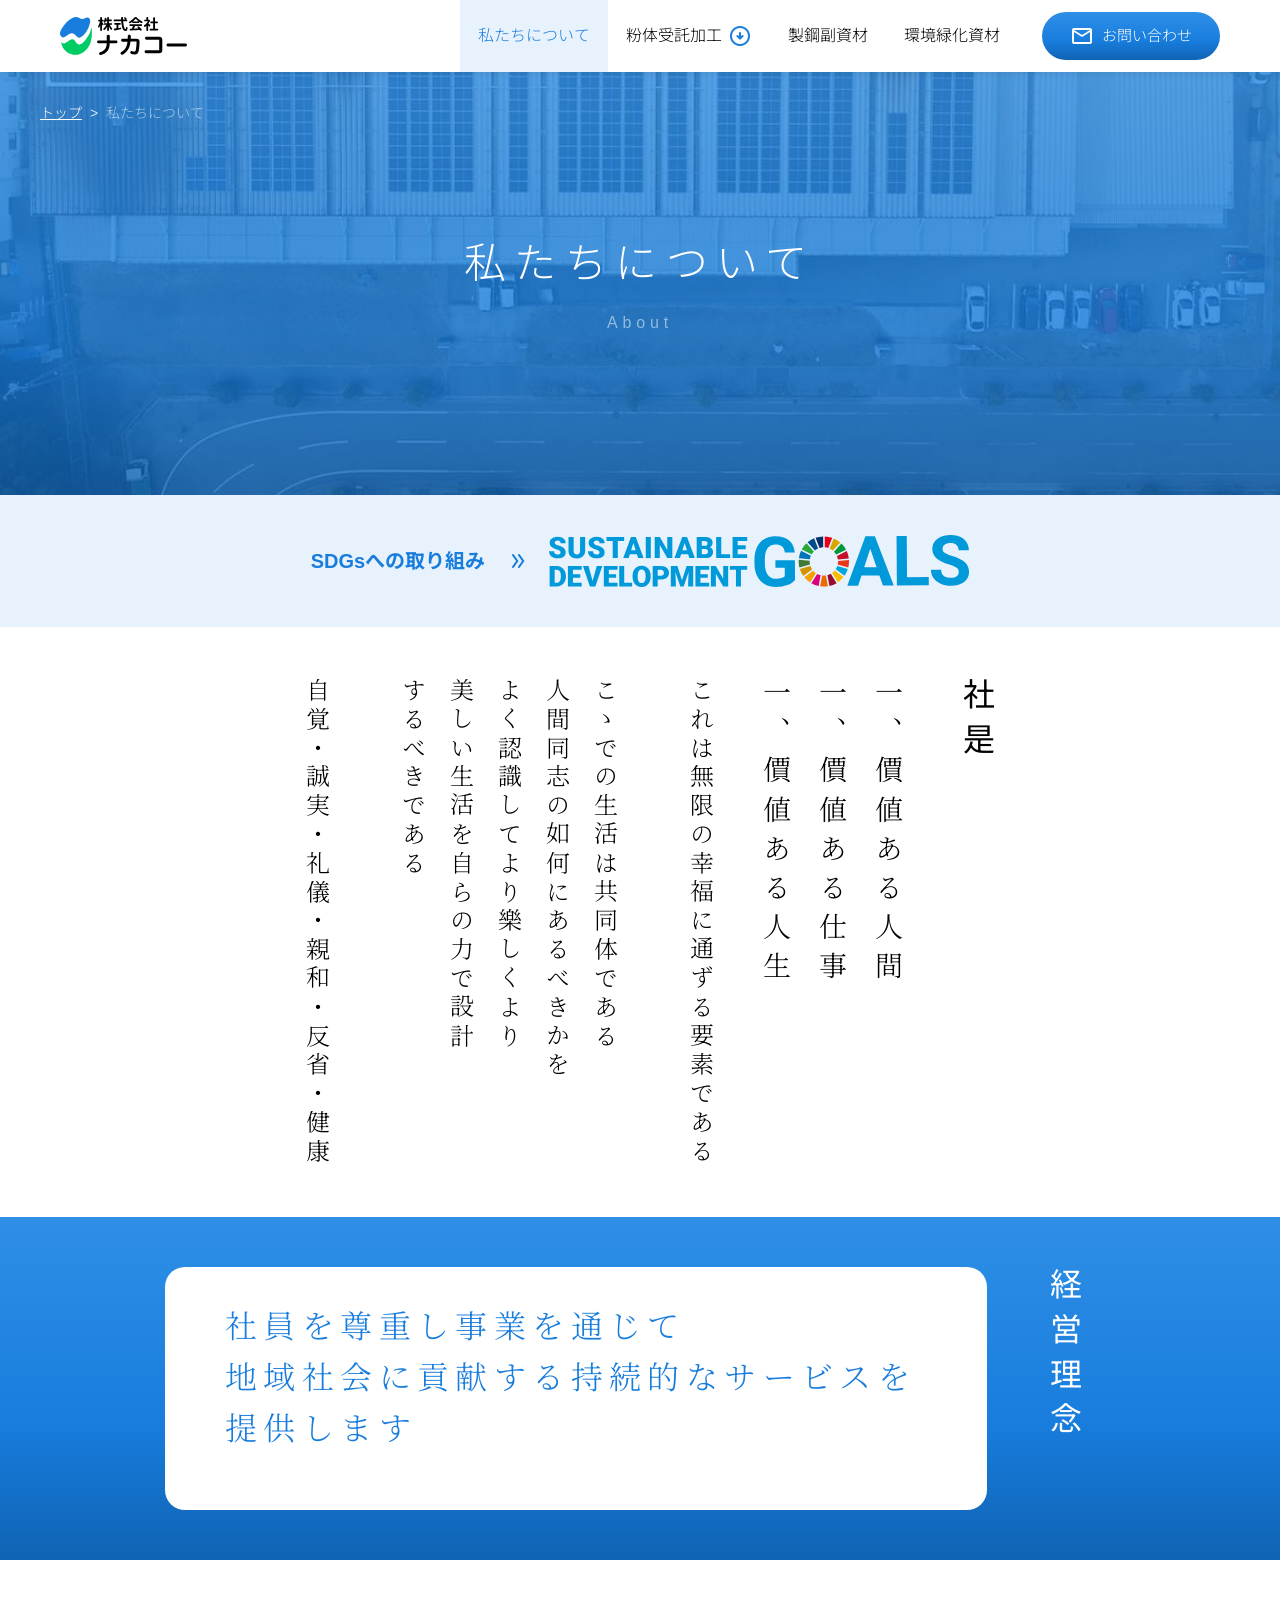
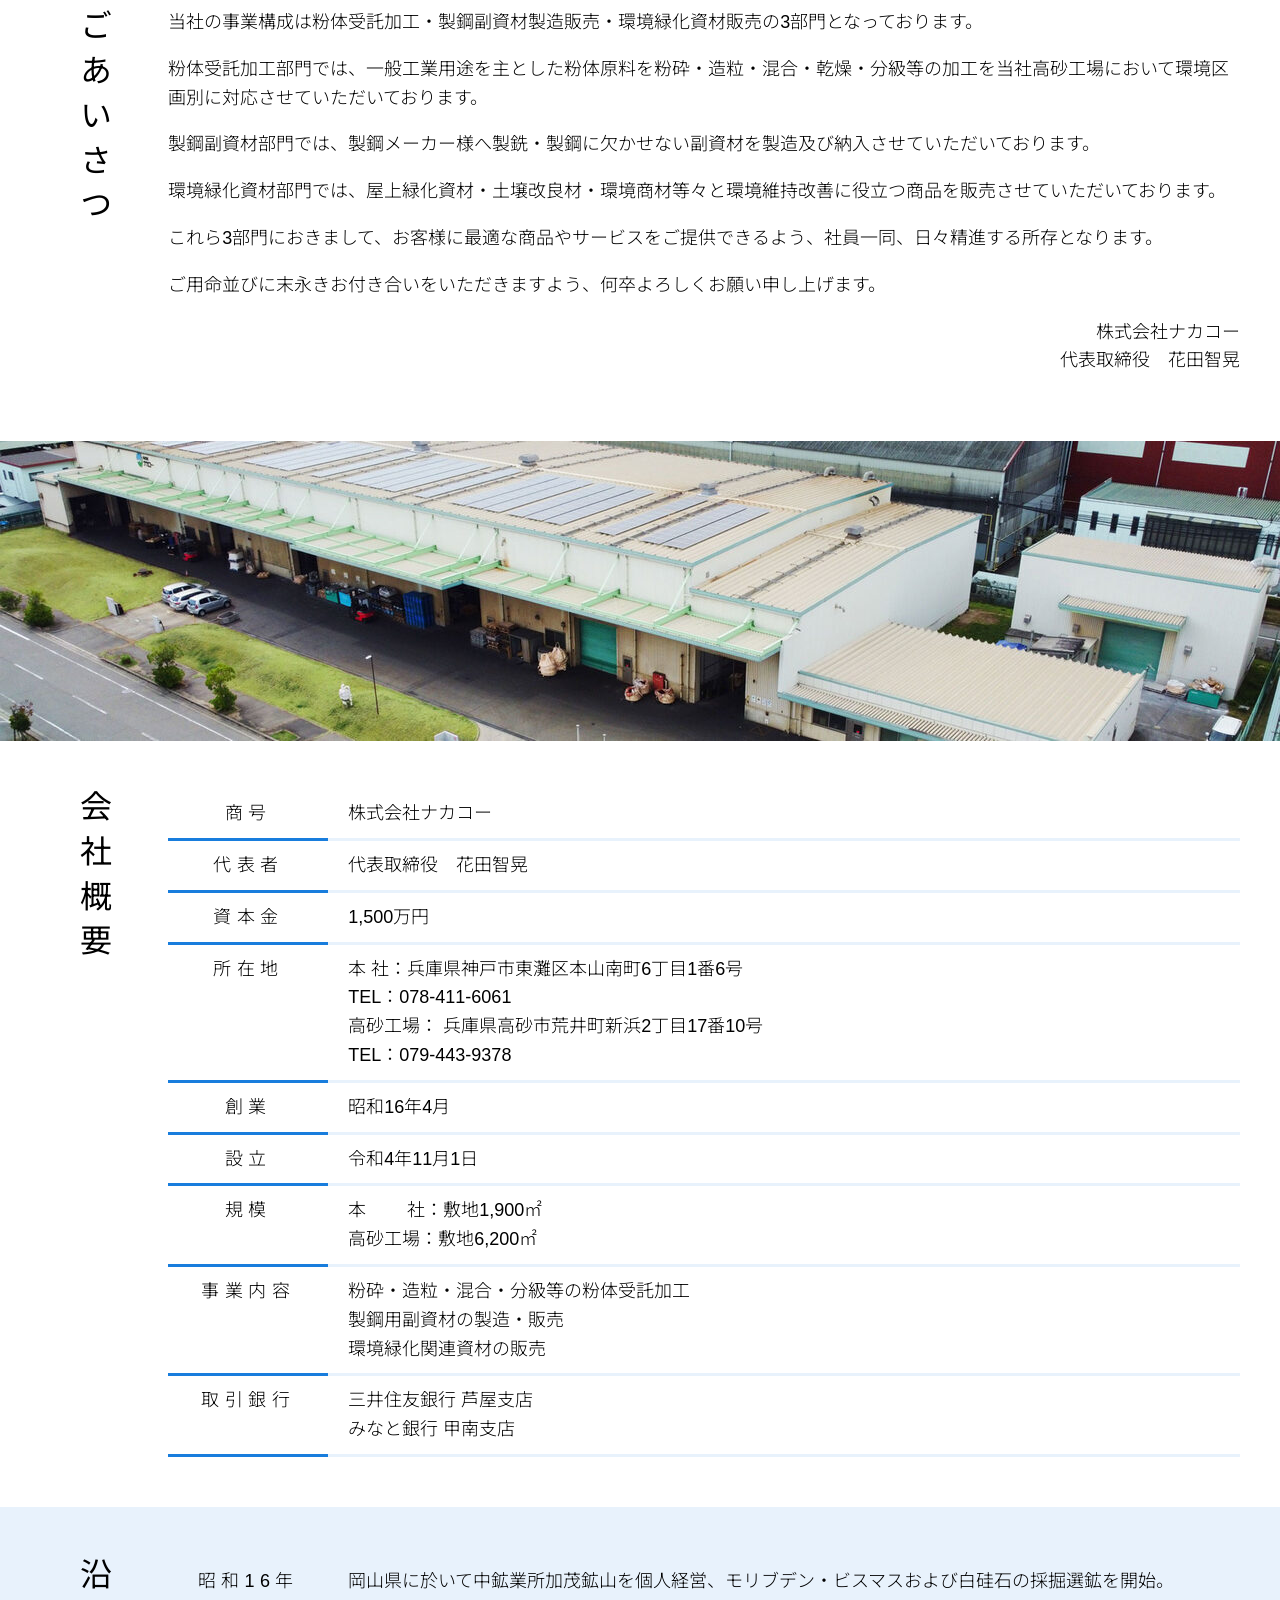
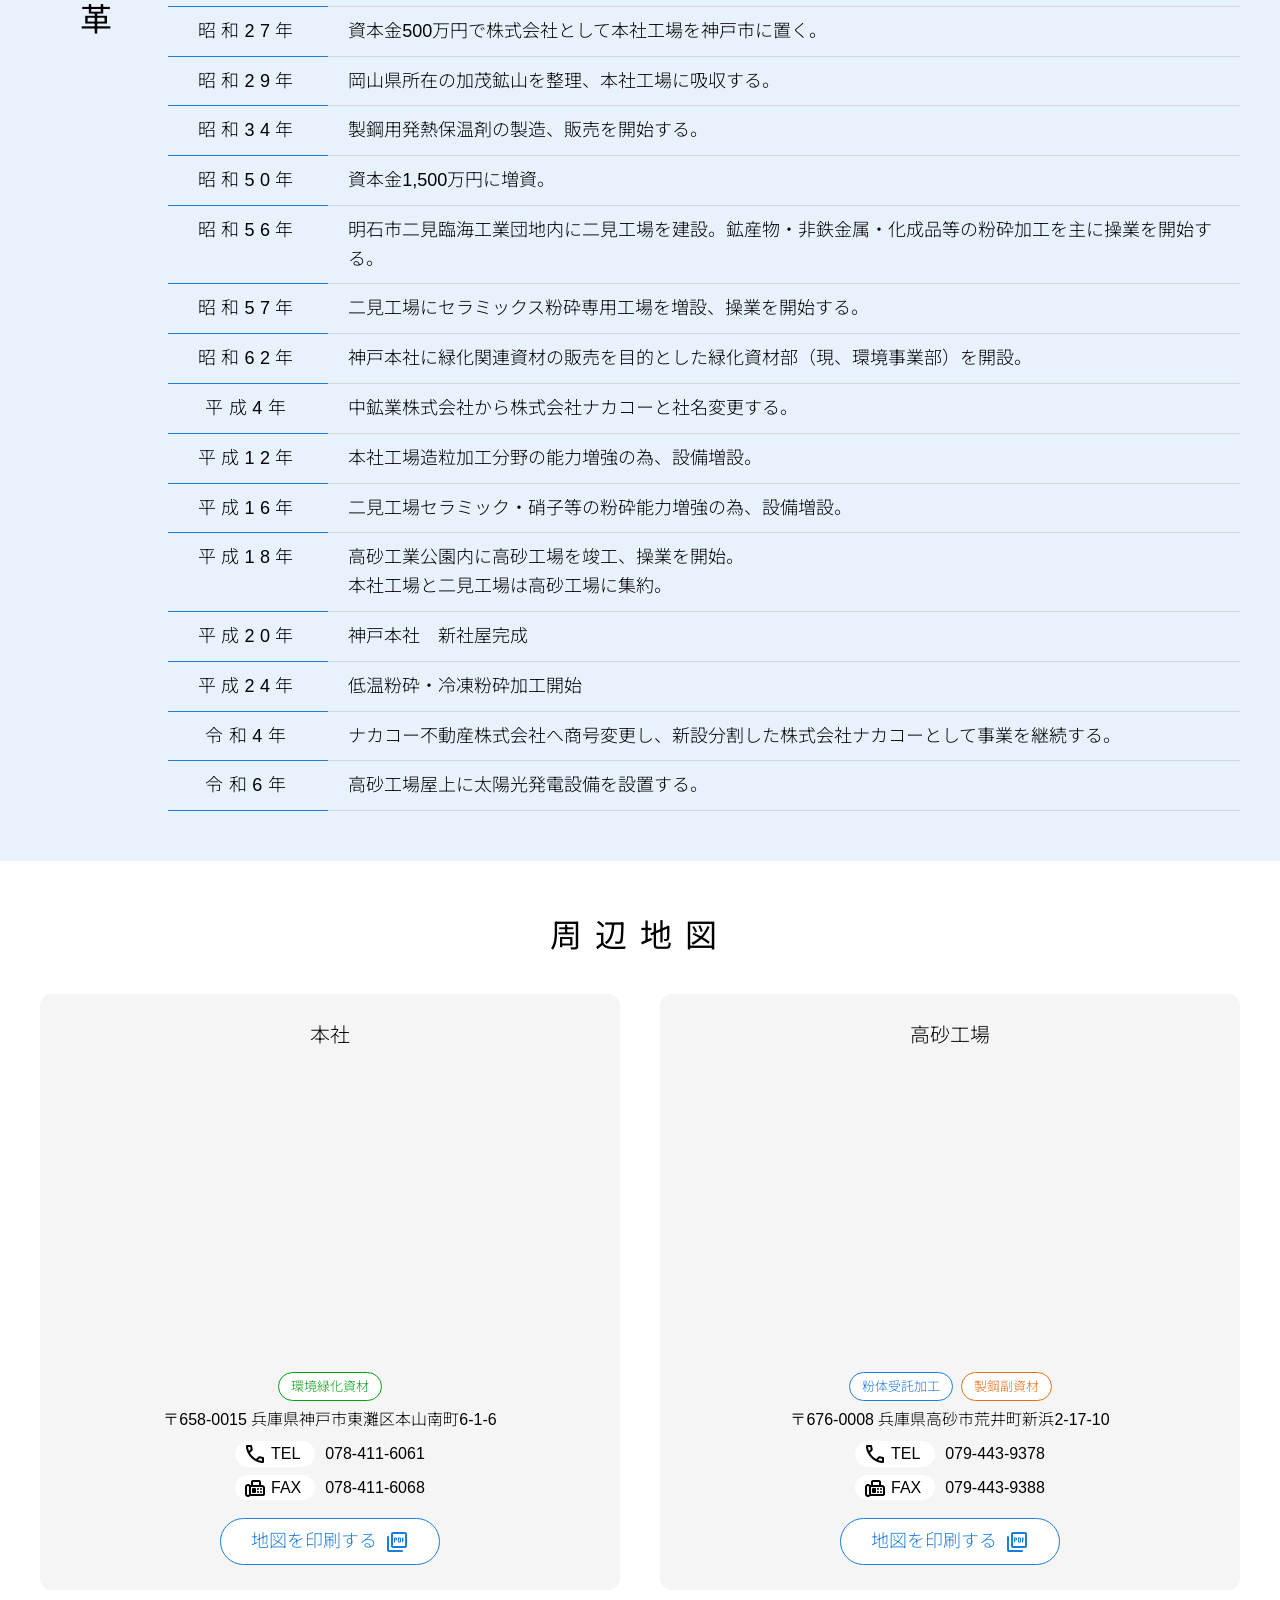
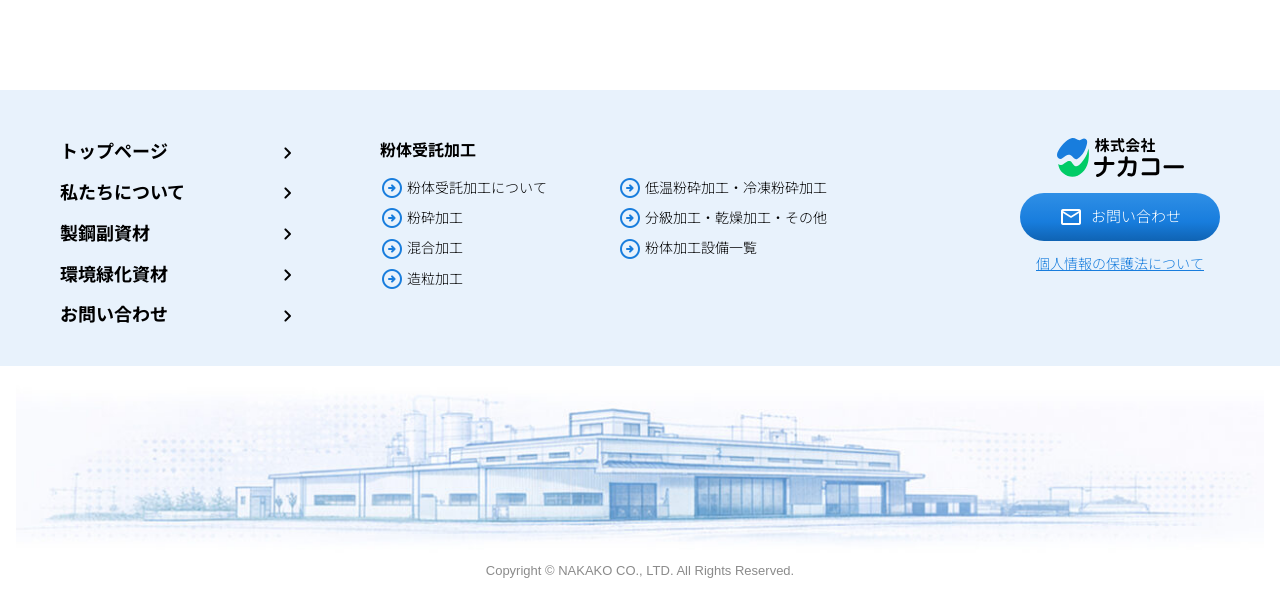
==== commit c3b3a175: "faviconの追加、粉体設備一覧の表の横スクロール対策" ====
--- a/about/index.html
+++ b/about/index.html
@@ -4,6 +4,10 @@
   <meta charset="utf-8">
   <meta name="viewport" content="width=device-width, initial-scale=1">
   <title>私たちについて | 株式会社ナカコー</title>
+  <link rel="icon" type="image/png" sizes="32x32" href="../assets/favicon/favicon-32x32.png">
+  <link rel="icon" type="image/png" sizes="16x16" href="../assets/favicon/favicon-16x16.png">
+  <link rel="icon" href="../assets/favicon/favicon.ico" sizes="any">
+  <link rel="apple-touch-icon" href="../assets/favicon/apple-touch-icon.png">
   <link rel="preconnect" href="https://fonts.googleapis.com">
   <link rel="preconnect" href="https://fonts.gstatic.com" crossorigin>
   <link href="https://fonts.googleapis.com/css2?family=Noto+Sans+JP:wght@400;500;700&family=Noto+Serif+JP:wght@600;700&display=swap" rel="stylesheet">
--- a/assets/css/style.css
+++ b/assets/css/style.css
@@ -19,12 +19,13 @@
   --font-mincho: "Noto Serif JP", "Noto Sans JP", serif;
   --bp: 768px;
   --container: 1200px;
-  --home-hero-h: 70vh;
+  --home-hero-h: 80vh;
   --home-hero-h-sp: 40vh;
   --home-hero-img-max: 1400px;
   --home-hero-zoom-dur: 40s;
   --header-h: 72px;
   --max-w: 900px;
+  --philosophy-w: 950px;
   /* 粉体ページSP：sticky な .powder-tabs のおよそ高さ（padding + 1行タブ） */
   --powder-tabs-sticky-h: 48px;
 }
@@ -686,7 +687,7 @@
   height: var(--home-hero-h);
   min-height: var(--home-hero-h);
   object-fit: cover;
-  object-position: center center;
+  object-position: center top;
   transform-origin: center center;
   animation: home-hero-zoom-img var(--home-hero-zoom-dur) ease-in-out infinite;
   will-change: transform;
@@ -1068,7 +1069,7 @@
 .loc-card__tag {
   display: inline-block;
   margin-top: 0;
-  padding: 4px 12px;
+  padding: 4px 12px 2px;
   border-radius: 999px;
   font-size: 13px;
   background-color: var(--color-white) !important;
@@ -1204,7 +1205,7 @@
   color: var(--color-white);
 }
 .about-philosophy__inner {
-  max-width: var(--container);
+  max-width: var(--philosophy-w);
   margin: 0 auto;
   display: flex;
   flex-direction: row-reverse;
@@ -1773,6 +1774,68 @@
 .table-wrap .setsubi-table {
   width: max-content;
   min-width: 100%;
+}
+
+/* --- 設備一覧：横スクロール補助（PCのみ矢印・画面縦中央に固定） --- */
+.table-scroll-shell {
+  min-width: 0;
+}
+
+.table-scroll-shell__nav {
+  position: fixed;
+  top: 60%;
+  transform: translateY(-50%);
+  z-index: 90;
+  display: flex;
+  align-items: center;
+  justify-content: center;
+  width: 40px;
+  height: 40px;
+  margin: 0;
+  padding: 0 2px 5px 0;
+  border: none;
+  border-radius: 50%;
+  background: rgba(0, 0, 0, 0.4);
+  color: var(--color-white);
+  cursor: pointer;
+  opacity: 0;
+  pointer-events: none;
+  transition:
+    opacity 0.22s ease,
+    background-color 0.22s ease;
+}
+
+.table-scroll-shell__nav .material-symbols-rounded {
+  font-size: 28px;
+  line-height: 1;
+}
+
+/* 横位置は main.js が表ラッパー幅に合わせて inline で指定 */
+
+@media (hover: hover) and (pointer: fine) and (min-width: 769px) {
+  .table-scroll-shell--scrollable:not(.table-scroll-shell--at-start):hover .table-scroll-shell__nav--prev,
+  .table-scroll-shell--scrollable:not(.table-scroll-shell--at-start):focus-within .table-scroll-shell__nav--prev,
+  .table-scroll-shell--scrollable:not(.table-scroll-shell--at-end):hover .table-scroll-shell__nav--next,
+  .table-scroll-shell--scrollable:not(.table-scroll-shell--at-end):focus-within .table-scroll-shell__nav--next {
+    opacity: 1;
+    pointer-events: auto;
+  }
+
+  .table-scroll-shell__nav:hover {
+    background: rgba(0, 0, 0, 0.6);
+  }
+}
+
+@media (max-width: 768px) {
+  .table-scroll-shell__nav {
+    display: none;
+  }
+}
+
+@media print {
+  .table-scroll-shell__nav {
+    display: none !important;
+  }
 }
 
 /* --- 設備一覧テーブル --- */
@@ -2169,6 +2232,10 @@
     grid-template-columns: 1fr;
     padding: 20px;
   }
+  .loc-card__info {
+    width: 90%;
+    margin: 0 auto;
+  }
   .loc-card__title {
     font-size: 18px;
   }
@@ -2179,6 +2246,7 @@
     justify-self: center;
     width: 90%;
     max-width: none;
+    margin-bottom: 10px;
   }
   .loc-card__tel {
     font-size: 14px;
@@ -2323,6 +2391,9 @@
   .powder-cta__lead {
     margin: 14px 0 18px;
   }
+  .powder-cta__button {
+    padding: 16px 30px;
+  }
   .bubbles-container {
     flex-direction: column;
     align-items: center;
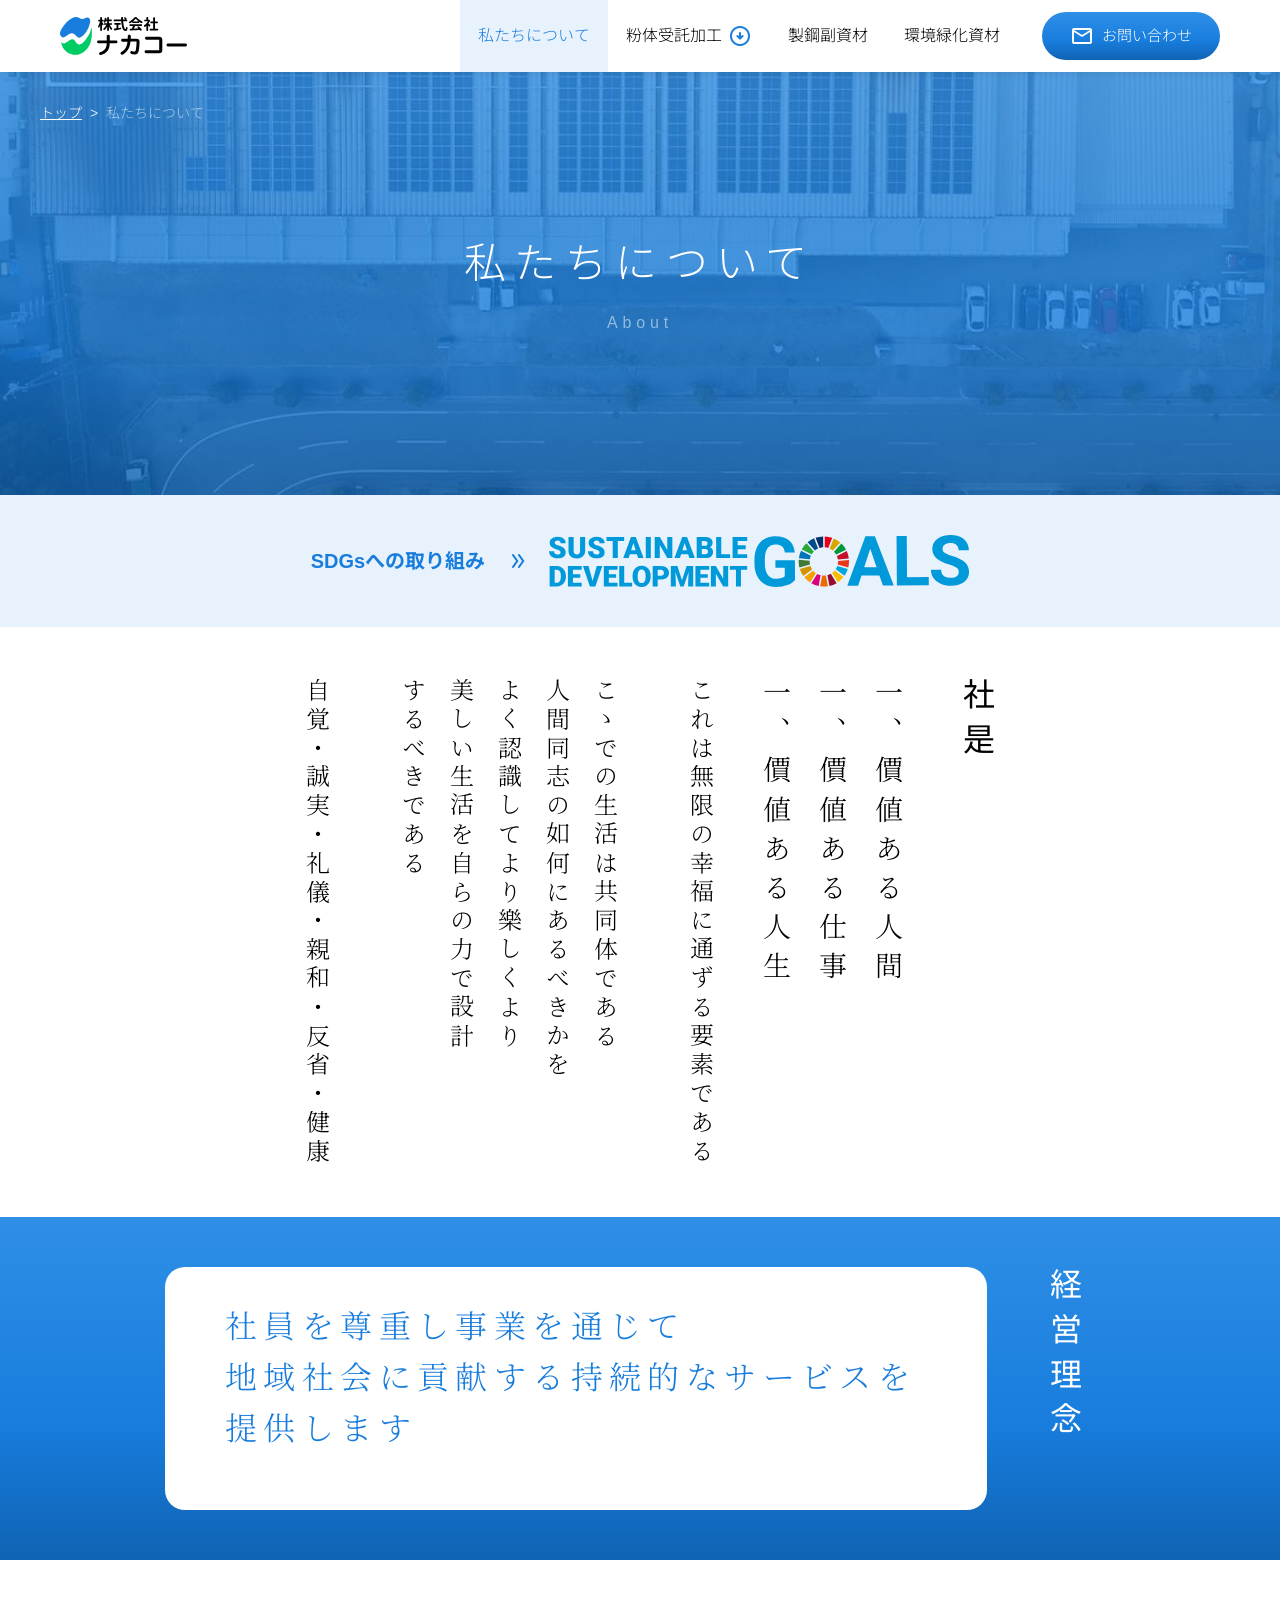
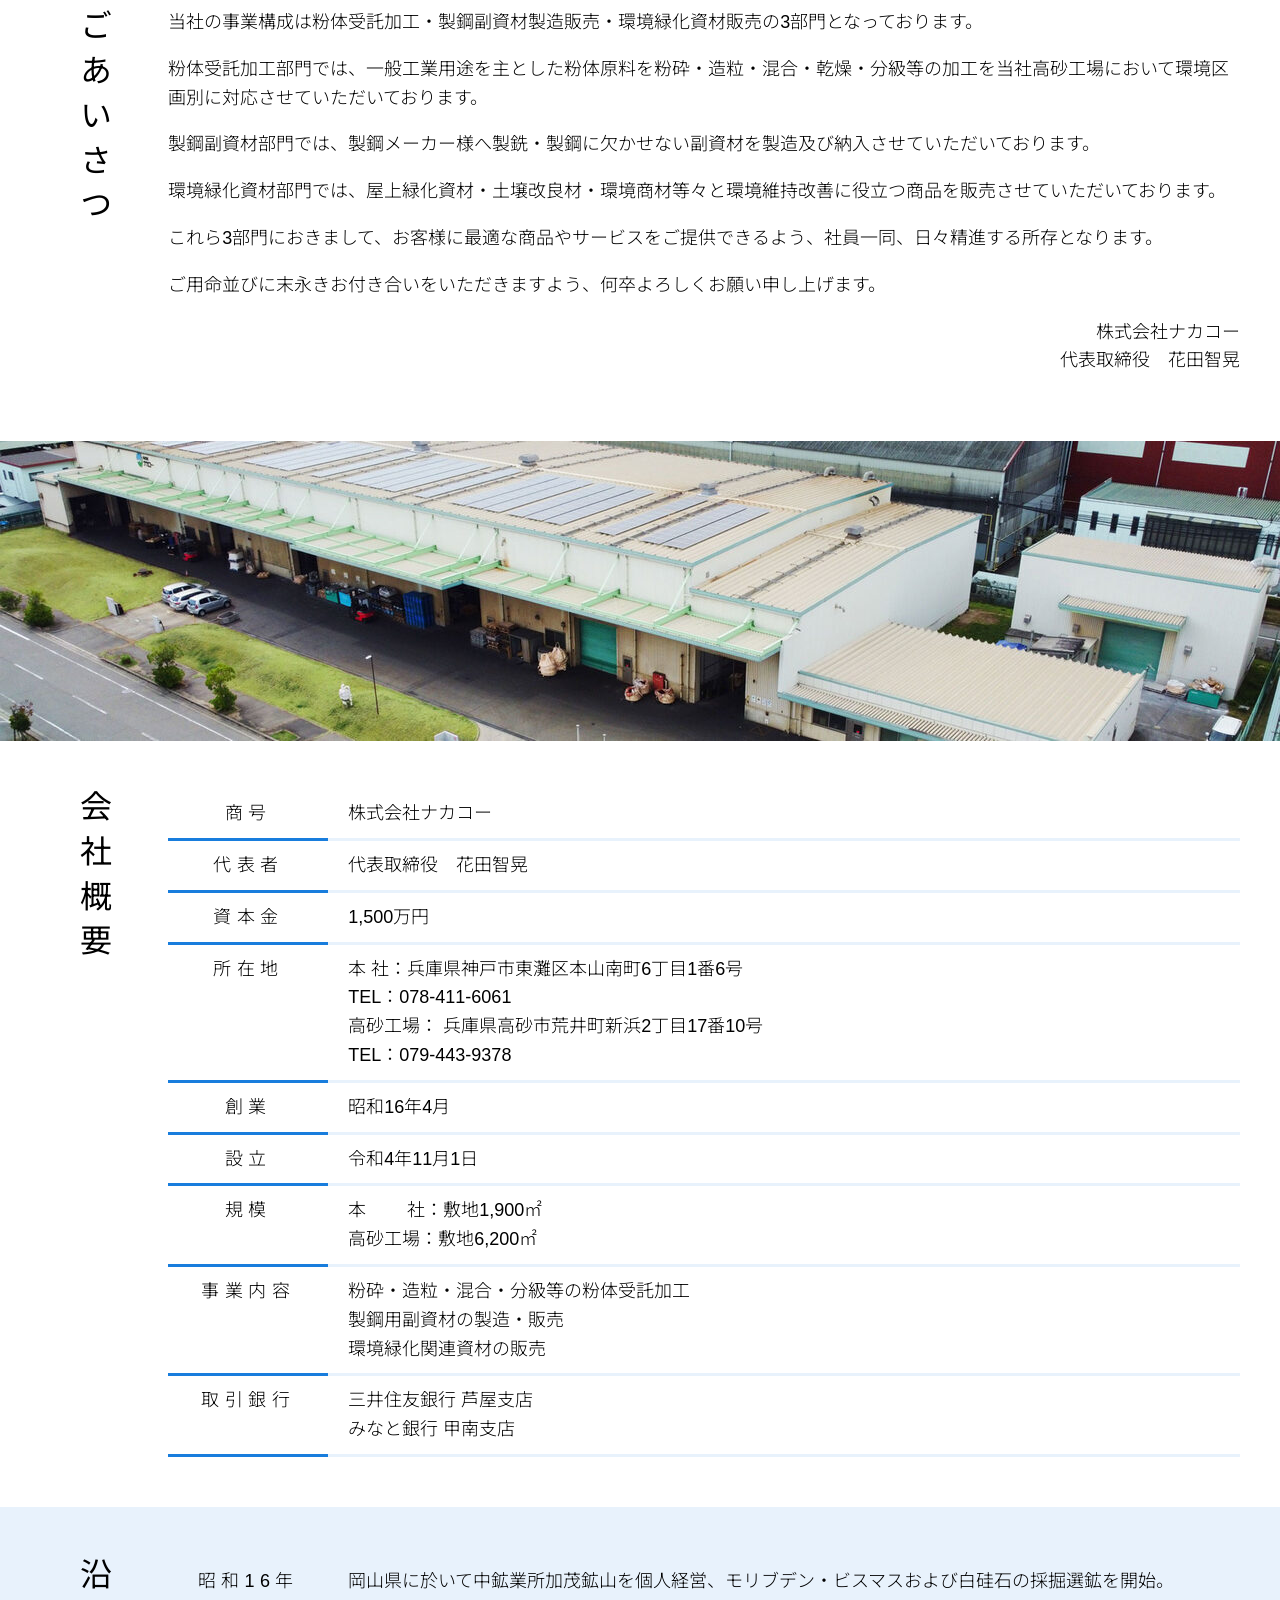
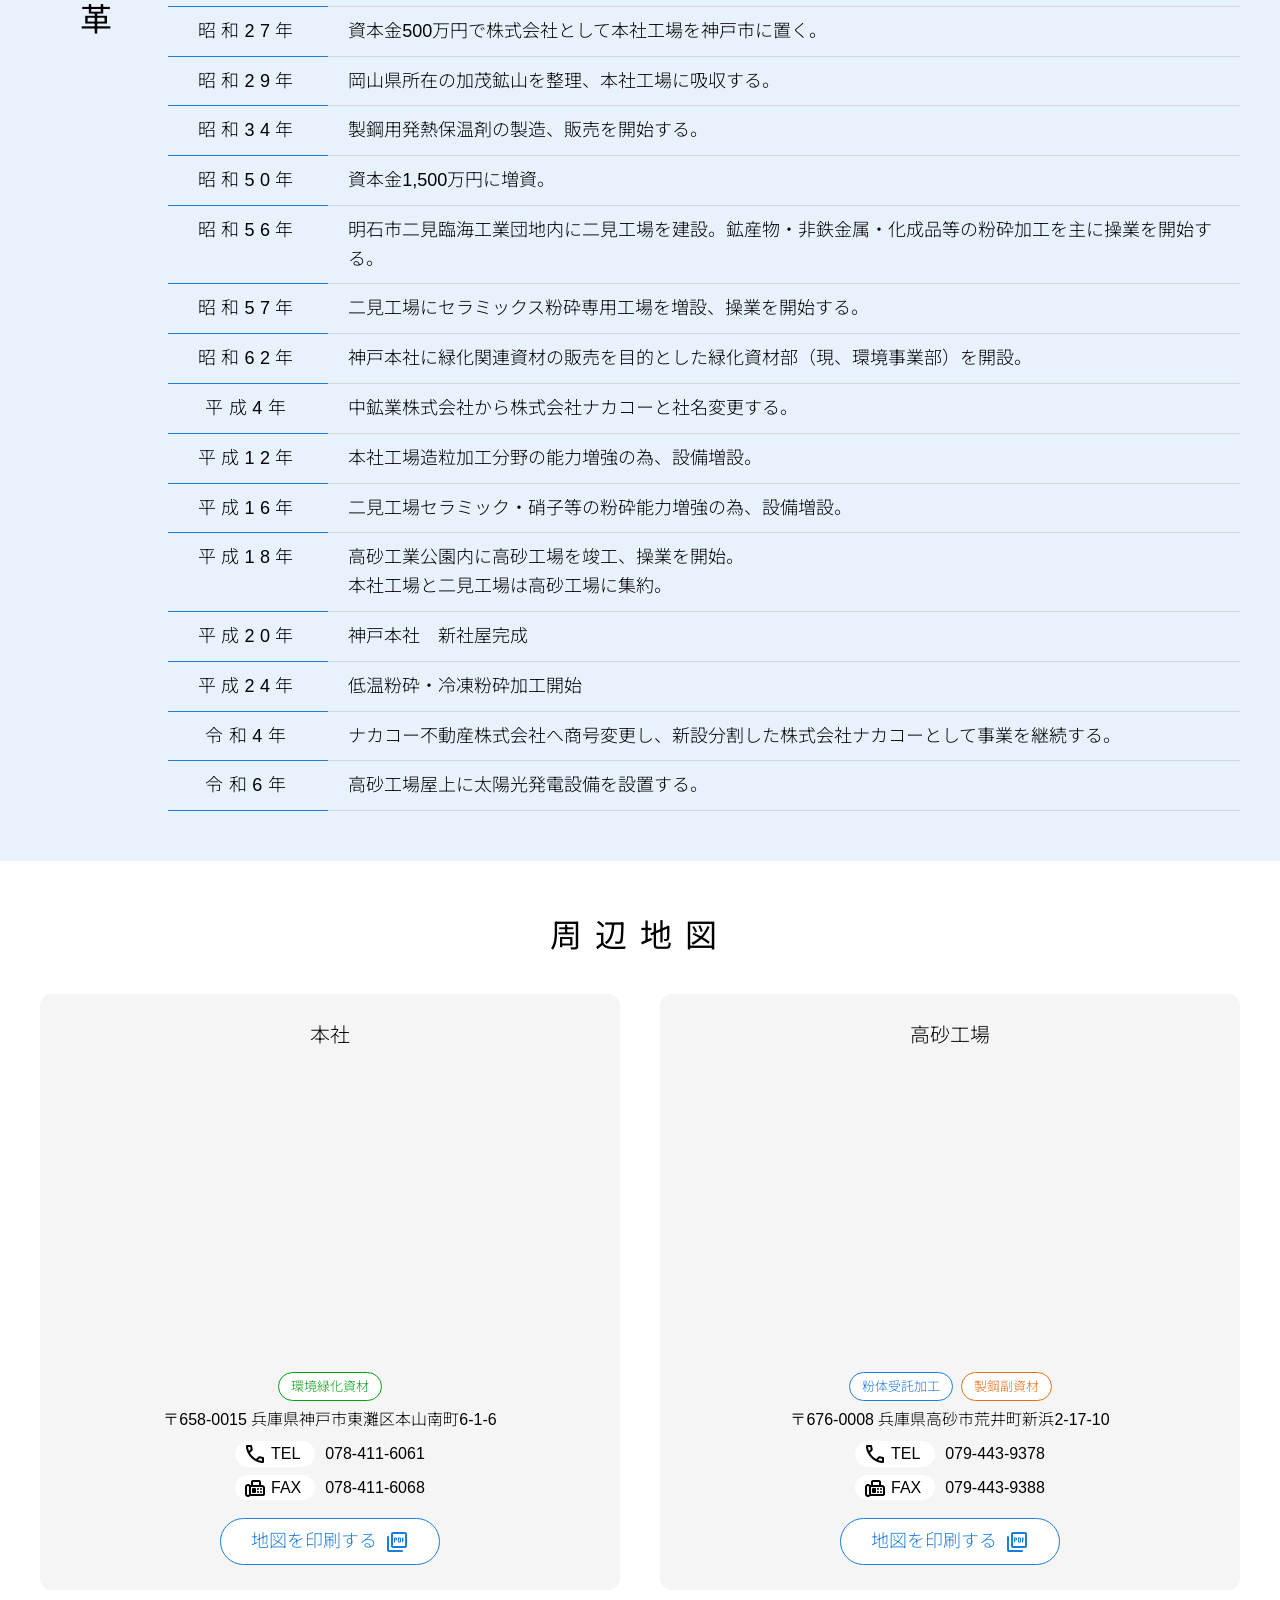
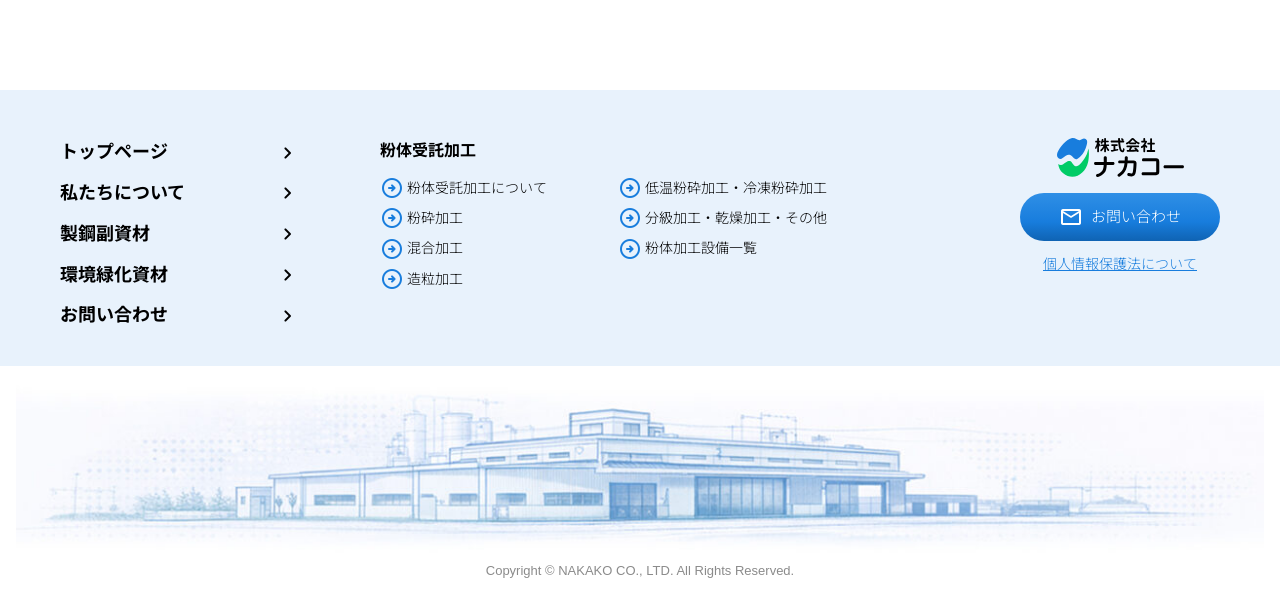
==== commit 379b54d3: "誤字・表記ゆれの修正 - ジュポールべース → ジュポールベース (greening) - フッター「個人情報の保護法について」→「個人情報保護法について」(7ファイル) - フレコンバック → フレ" ====
--- a/about/index.html
+++ b/about/index.html
@@ -290,7 +290,7 @@
           お問い合わせ
         </a>
         <p class="site-footer__privacy">
-          <a href="../privacy/">個人情報の保護法について</a>
+          <a href="../privacy/">個人情報保護法について</a>
         </p>
       </div>
     </div>
--- a/assets/css/style.css
+++ b/assets/css/style.css
@@ -1813,10 +1813,16 @@
 /* 横位置は main.js が表ラッパー幅に合わせて inline で指定 */
 
 @media (hover: hover) and (pointer: fine) and (min-width: 769px) {
+  /* :focus-within は使わない（クリック後もフォーカスが残り矢印が消えないため） */
   .table-scroll-shell--scrollable:not(.table-scroll-shell--at-start):hover .table-scroll-shell__nav--prev,
-  .table-scroll-shell--scrollable:not(.table-scroll-shell--at-start):focus-within .table-scroll-shell__nav--prev,
-  .table-scroll-shell--scrollable:not(.table-scroll-shell--at-end):hover .table-scroll-shell__nav--next,
-  .table-scroll-shell--scrollable:not(.table-scroll-shell--at-end):focus-within .table-scroll-shell__nav--next {
+  .table-scroll-shell--scrollable:not(.table-scroll-shell--at-end):hover .table-scroll-shell__nav--next {
+    opacity: 1;
+    pointer-events: auto;
+  }
+
+  /* キーボード操作時のみボタンにフォーカスが見えるとき表示 */
+  .table-scroll-shell--scrollable:not(.table-scroll-shell--at-start) .table-scroll-shell__nav--prev:focus-visible,
+  .table-scroll-shell--scrollable:not(.table-scroll-shell--at-end) .table-scroll-shell__nav--next:focus-visible {
     opacity: 1;
     pointer-events: auto;
   }
@@ -1884,6 +1890,37 @@
 .setsubi-print {
   margin: 20px 0 0;
   text-align: center;
+}
+
+/* --- 設備一覧：JS が body に追加する複製 thead（サイトヘッダー直下に fixed・PC/SP 共通） --- */
+.setsubi-sticky-thead {
+  position: fixed;
+  z-index: 990;
+  overflow: hidden;
+  pointer-events: none;
+  box-sizing: border-box;
+  visibility: hidden;
+}
+
+.setsubi-sticky-thead--visible {
+  visibility: visible;
+  box-shadow: 0 4px 12px rgba(0, 0, 0, 0.06);
+}
+
+.setsubi-sticky-thead__pan {
+  display: block;
+}
+
+.setsubi-table--sticky-clone {
+  margin: 0;
+  border-collapse: collapse;
+  table-layout: fixed;
+}
+
+@media print {
+  .setsubi-sticky-thead {
+    display: none !important;
+  }
 }
 
 /* =========================================
